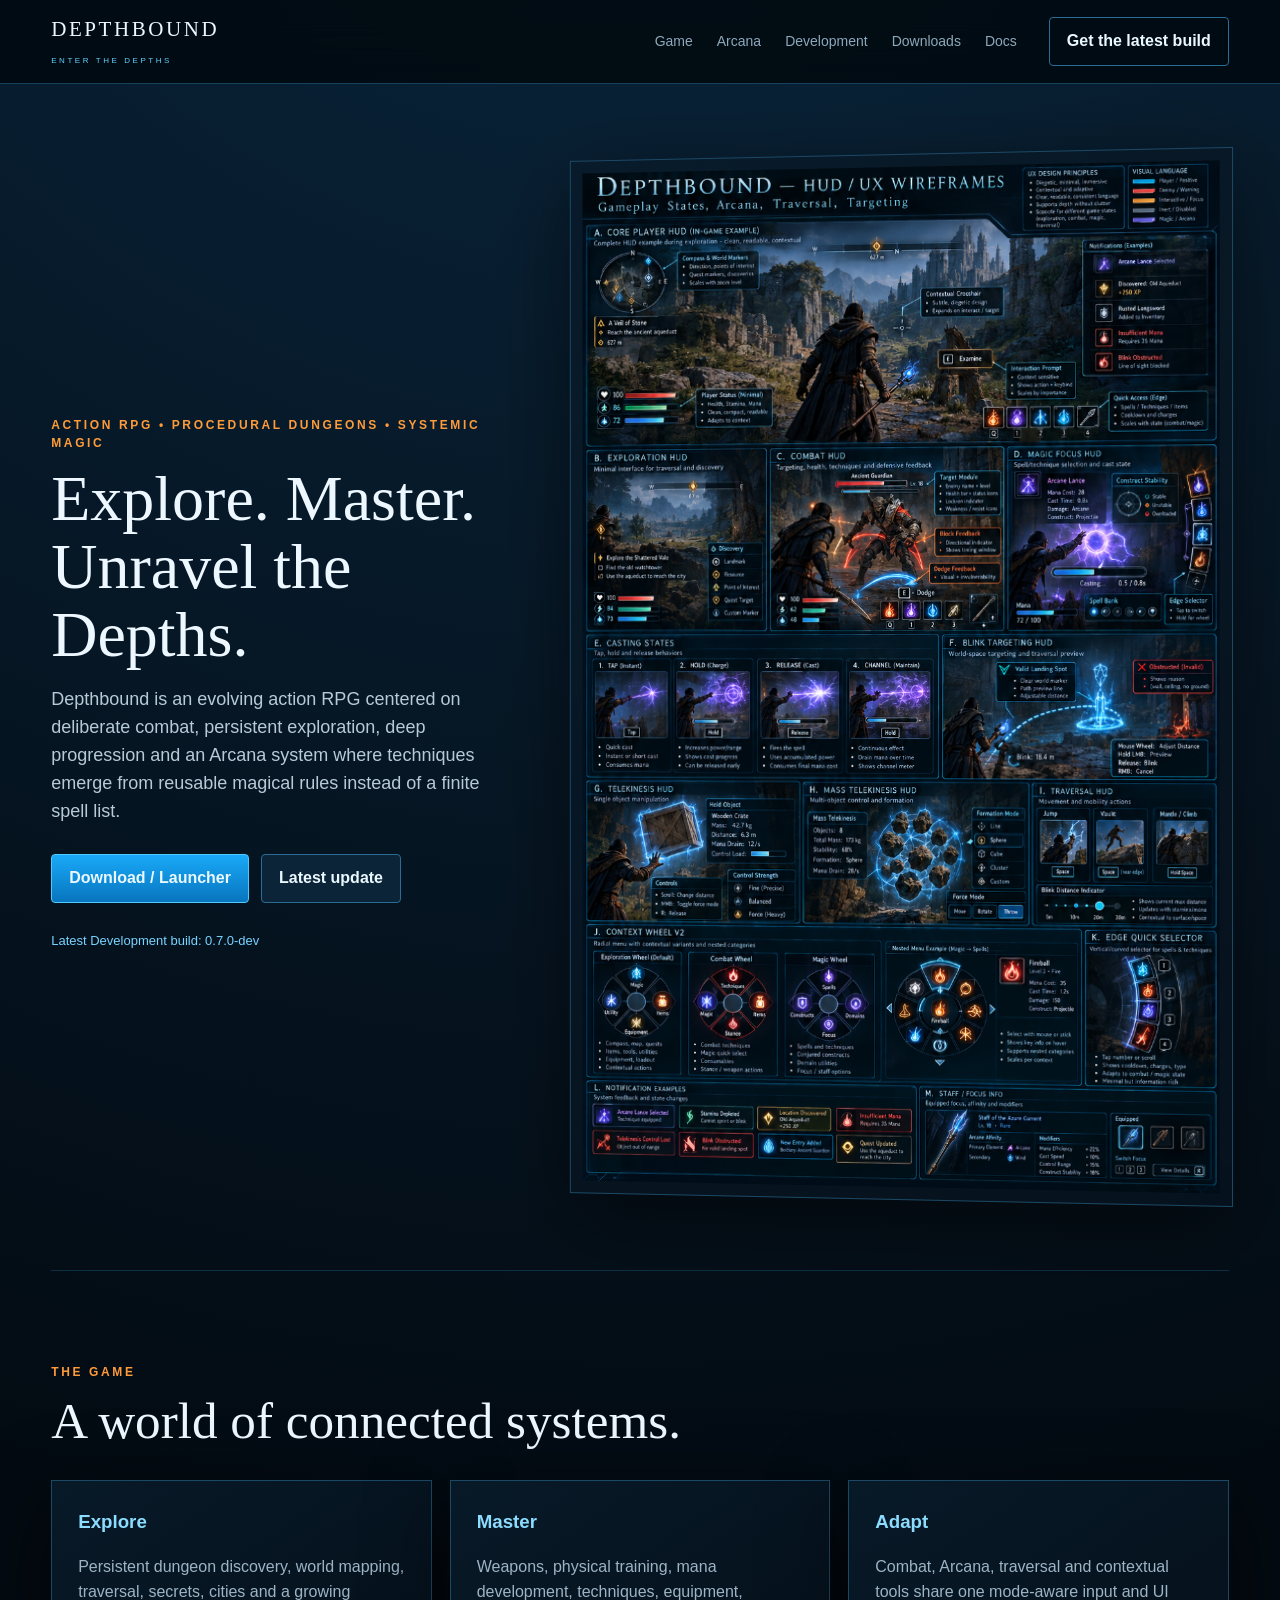
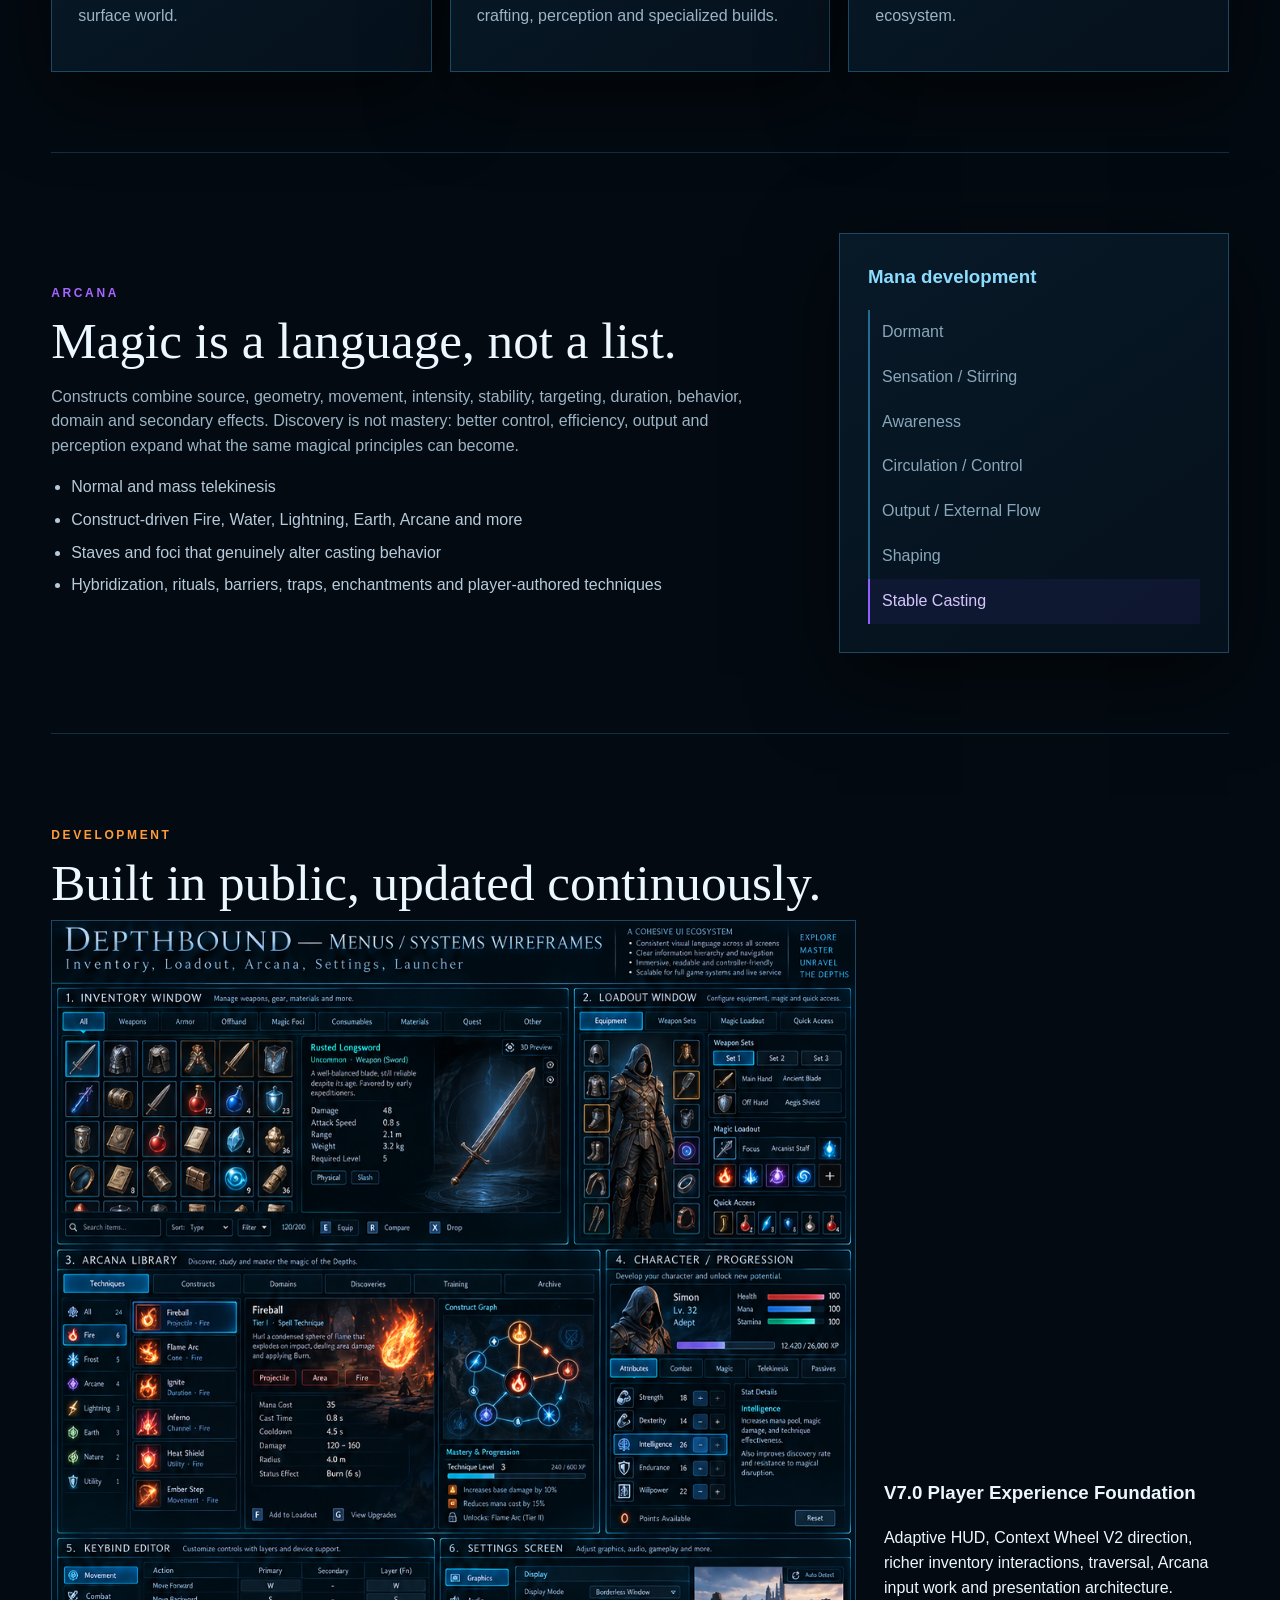
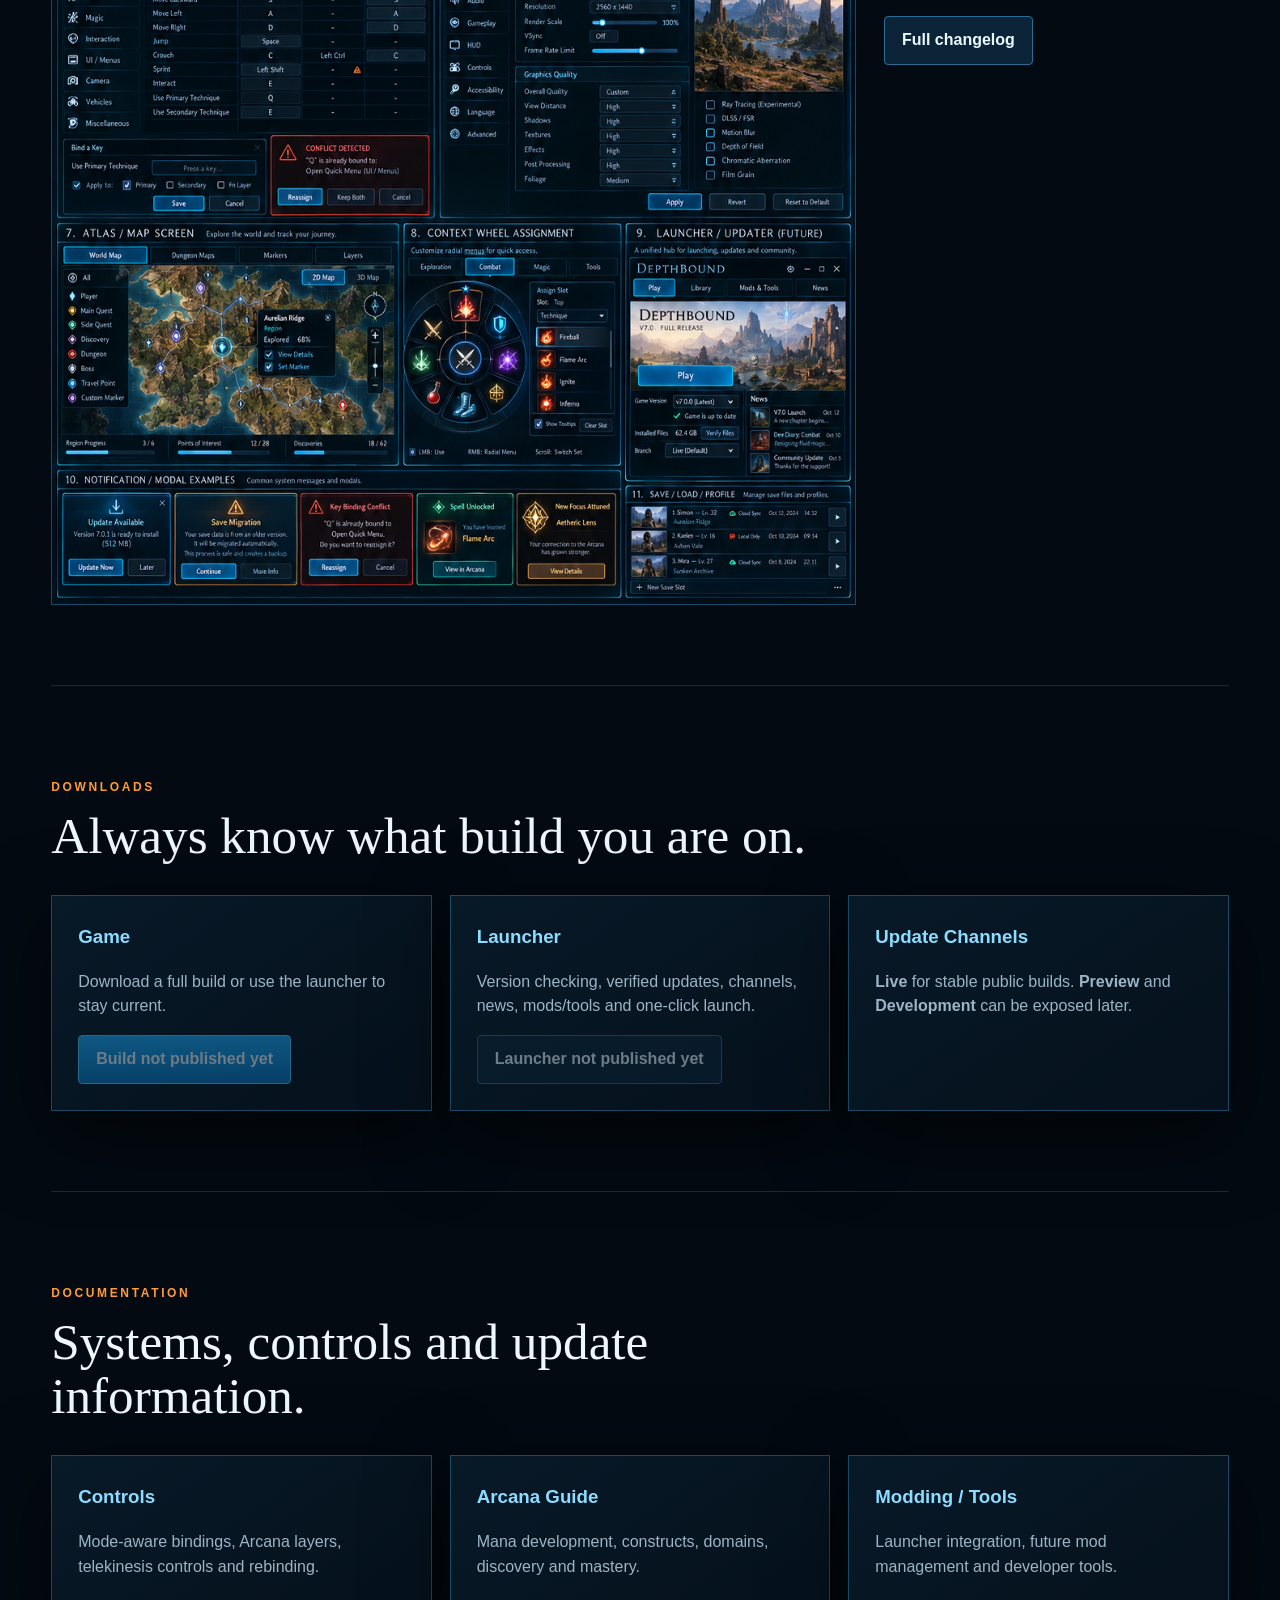
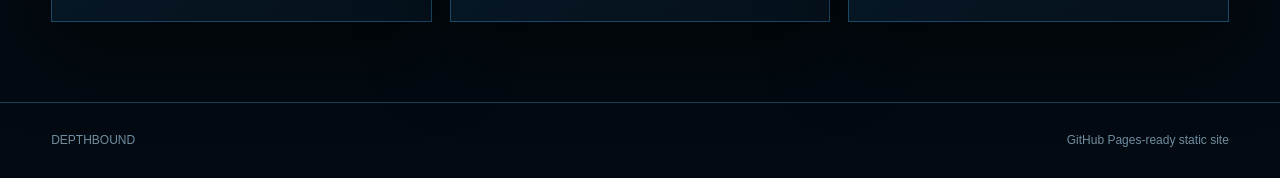
==== index.html @ 686ab0be "Initial commit" ====
<!doctype html>
<html lang="en">
<head>
  <meta charset="utf-8" />
  <meta name="viewport" content="width=device-width,initial-scale=1" />
  <meta name="theme-color" content="#071522" />
  <title>Depthbound</title>
  <meta name="description" content="Depthbound — a systems-heavy action RPG built around exploration, procedural dungeons, deep character progression and near-open-ended Arcana." />
  <link rel="stylesheet" href="styles.css" />
</head>
<body>
  <header class="topbar">
    <a class="brand" href="#top"><span>DEPTHBOUND</span><small>ENTER THE DEPTHS</small></a>
    <nav>
      <a href="#game">Game</a><a href="#arcana">Arcana</a><a href="#development">Development</a><a href="#downloads">Downloads</a><a href="#docs">Docs</a>
    </nav>
    <a class="button ghost" href="#downloads">Get the latest build</a>
  </header>

  <main id="top">
    <section class="hero">
      <div class="hero-copy">
        <p class="eyebrow">ACTION RPG • PROCEDURAL DUNGEONS • SYSTEMIC MAGIC</p>
        <h1>Explore. Master. Unravel the Depths.</h1>
        <p class="lead">Depthbound is an evolving action RPG centered on deliberate combat, persistent exploration, deep progression and an Arcana system where techniques emerge from reusable magical rules instead of a finite spell list.</p>
        <div class="actions"><a class="button primary" href="#downloads">Download / Launcher</a><a class="button" href="#development">Latest update</a></div>
        <div id="buildStatus" class="build-status">Checking latest build…</div>
      </div>
      <div class="hero-card"><img src="assets/hud-wireframe.png" alt="Depthbound HUD and gameplay state wireframes" /></div>
    </section>

    <section id="game" class="grid-section">
      <div class="section-heading"><p class="eyebrow">THE GAME</p><h2>A world of connected systems.</h2></div>
      <div class="cards three">
        <article><h3>Explore</h3><p>Persistent dungeon discovery, world mapping, traversal, secrets, cities and a growing surface world.</p></article>
        <article><h3>Master</h3><p>Weapons, physical training, mana development, techniques, equipment, crafting, perception and specialized builds.</p></article>
        <article><h3>Adapt</h3><p>Combat, Arcana, traversal and contextual tools share one mode-aware input and UI ecosystem.</p></article>
      </div>
    </section>

    <section id="arcana" class="split">
      <div>
        <p class="eyebrow arcane">ARCANA</p><h2>Magic is a language, not a list.</h2>
        <p>Constructs combine source, geometry, movement, intensity, stability, targeting, duration, behavior, domain and secondary effects. Discovery is not mastery: better control, efficiency, output and perception expand what the same magical principles can become.</p>
        <ul class="feature-list"><li>Normal and mass telekinesis</li><li>Construct-driven Fire, Water, Lightning, Earth, Arcane and more</li><li>Staves and foci that genuinely alter casting behavior</li><li>Hybridization, rituals, barriers, traps, enchantments and player-authored techniques</li></ul>
      </div>
      <div class="panel"><h3>Mana development</h3><div class="step">Dormant</div><div class="step">Sensation / Stirring</div><div class="step">Awareness</div><div class="step">Circulation / Control</div><div class="step">Output / External Flow</div><div class="step">Shaping</div><div class="step strong">Stable Casting</div></div>
    </section>

    <section id="development" class="grid-section">
      <div class="section-heading"><p class="eyebrow">DEVELOPMENT</p><h2>Built in public, updated continuously.</h2></div>
      <div class="development-layout"><img src="assets/ui-systems.png" alt="Depthbound menus and system wireframes" /><div><h3 id="latestTitle">Latest Update</h3><p id="latestNotes">Loading update information…</p><a id="changelogLink" class="button" href="changelog.html">Full changelog</a></div></div>
    </section>

    <section id="downloads" class="downloads">
      <p class="eyebrow">DOWNLOADS</p><h2>Always know what build you are on.</h2>
      <div class="cards three">
        <article><h3>Game</h3><p>Download a full build or use the launcher to stay current.</p><a id="gameDownload" class="button primary disabled" href="#">Build not published yet</a></article>
        <article><h3>Launcher</h3><p>Version checking, verified updates, channels, news, mods/tools and one-click launch.</p><a id="launcherDownload" class="button disabled" href="#">Launcher not published yet</a></article>
        <article><h3>Update Channels</h3><p><b>Live</b> for stable public builds. <b>Preview</b> and <b>Development</b> can be exposed later.</p></article>
      </div>
    </section>

    <section id="docs" class="grid-section">
      <div class="section-heading"><p class="eyebrow">DOCUMENTATION</p><h2>Systems, controls and update information.</h2></div>
      <div class="cards three"><article><h3>Controls</h3><p>Mode-aware bindings, Arcana layers, telekinesis controls and rebinding.</p></article><article><h3>Arcana Guide</h3><p>Mana development, constructs, domains, discovery and mastery.</p></article><article><h3>Modding / Tools</h3><p>Launcher integration, future mod management and developer tools.</p></article></div>
    </section>
  </main>

  <footer><span>DEPTHBOUND</span><span>GitHub Pages-ready static site</span></footer>
  <script src="app.js"></script>
</body>
</html>
---- styles.css ----
:root{--bg:#030a11;--surface:#071522;--surface2:#0a1e30;--line:#19405b;--cyan:#29b9ff;--blue:#3278ff;--orange:#ff9b39;--violet:#a565ff;--text:#edf7ff;--muted:#8ea8bb;--danger:#ff514d;--success:#4de3a0}*{box-sizing:border-box}html{scroll-behavior:smooth}body{margin:0;font-family:Inter,Segoe UI,Arial,sans-serif;background:radial-gradient(circle at 50% -10%,#0a2942 0,#030a11 38%);color:var(--text);line-height:1.55}.topbar{position:sticky;top:0;z-index:20;display:flex;align-items:center;gap:32px;padding:13px clamp(18px,4vw,64px);background:#020a11e8;border-bottom:1px solid #16405c;backdrop-filter:blur(18px)}.brand{margin-right:auto;color:var(--text);text-decoration:none;letter-spacing:.16em}.brand span{display:block;font-family:Georgia,serif;font-size:21px}.brand small{font-size:8px;color:#65cfff}.topbar nav{display:flex;gap:24px}.topbar nav a{color:var(--muted);text-decoration:none;font-size:14px}.topbar nav a:hover{color:var(--cyan)}main{max-width:1500px;margin:auto;padding:0 clamp(18px,4vw,64px)}.hero{min-height:78vh;display:grid;grid-template-columns:.9fr 1.3fr;align-items:center;gap:54px;padding:70px 0}.hero h1,.section-heading h2,.split h2,.downloads h2{font-family:Georgia,serif;font-weight:400;line-height:1.06;font-size:clamp(42px,5vw,76px);margin:.18em 0}.lead{font-size:18px;color:#b7cad8;max-width:720px}.eyebrow{color:var(--orange);font-size:12px;letter-spacing:.22em;font-weight:700}.eyebrow.arcane{color:var(--violet)}.hero-card,.panel,.cards article{background:linear-gradient(145deg,#081a29ed,#05111c);border:1px solid #1b4865;box-shadow:0 24px 80px #0008}.hero-card{padding:12px;transform:perspective(1300px) rotateY(-3deg)}.hero-card img,.development-layout img{width:100%;display:block}.actions{display:flex;gap:12px;flex-wrap:wrap;margin:28px 0}.button{display:inline-flex;align-items:center;justify-content:center;padding:11px 17px;border:1px solid #2b6c96;background:#0b2438;color:#eaf8ff;text-decoration:none;border-radius:4px;font-weight:650}.button.primary{background:linear-gradient(#19a9f8,#0875be);border-color:#4fc9ff}.button.ghost{background:transparent}.button.disabled{opacity:.45;pointer-events:none}.build-status{color:#79d3ff;font-size:13px}.grid-section,.downloads,.split{padding:80px 0;border-top:1px solid #0d3046}.section-heading{max-width:800px}.section-heading h2,.downloads h2,.split h2{font-size:clamp(34px,4vw,58px)}.cards{display:grid;gap:18px;margin-top:32px}.cards.three{grid-template-columns:repeat(3,1fr)}.cards article{padding:26px}.cards h3,.panel h3{color:#8bdcff;margin-top:0}.cards p,.split p{color:#9db4c5}.split{display:grid;grid-template-columns:1.3fr .7fr;gap:64px;align-items:center}.panel{padding:28px}.step{padding:10px 12px;border-left:2px solid #246a91;color:#89a7bb}.step.strong{border-color:#8f5fff;color:#d8c6ff;background:#774cff14}.feature-list{padding-left:20px;color:#b8cada}.feature-list li{margin:8px 0}.development-layout{display:grid;grid-template-columns:1.4fr .6fr;gap:28px;align-items:center}.development-layout img{border:1px solid #1b4865;background:#04101a}.downloads{text-align:left}footer{display:flex;justify-content:space-between;padding:28px clamp(18px,4vw,64px);border-top:1px solid #17415b;color:#708da1;font-size:12px}@media(max-width:900px){.topbar nav{display:none}.hero,.split,.development-layout{grid-template-columns:1fr}.hero{min-height:auto;padding:50px 0}.cards.three{grid-template-columns:1fr}.topbar>.button{display:none}}
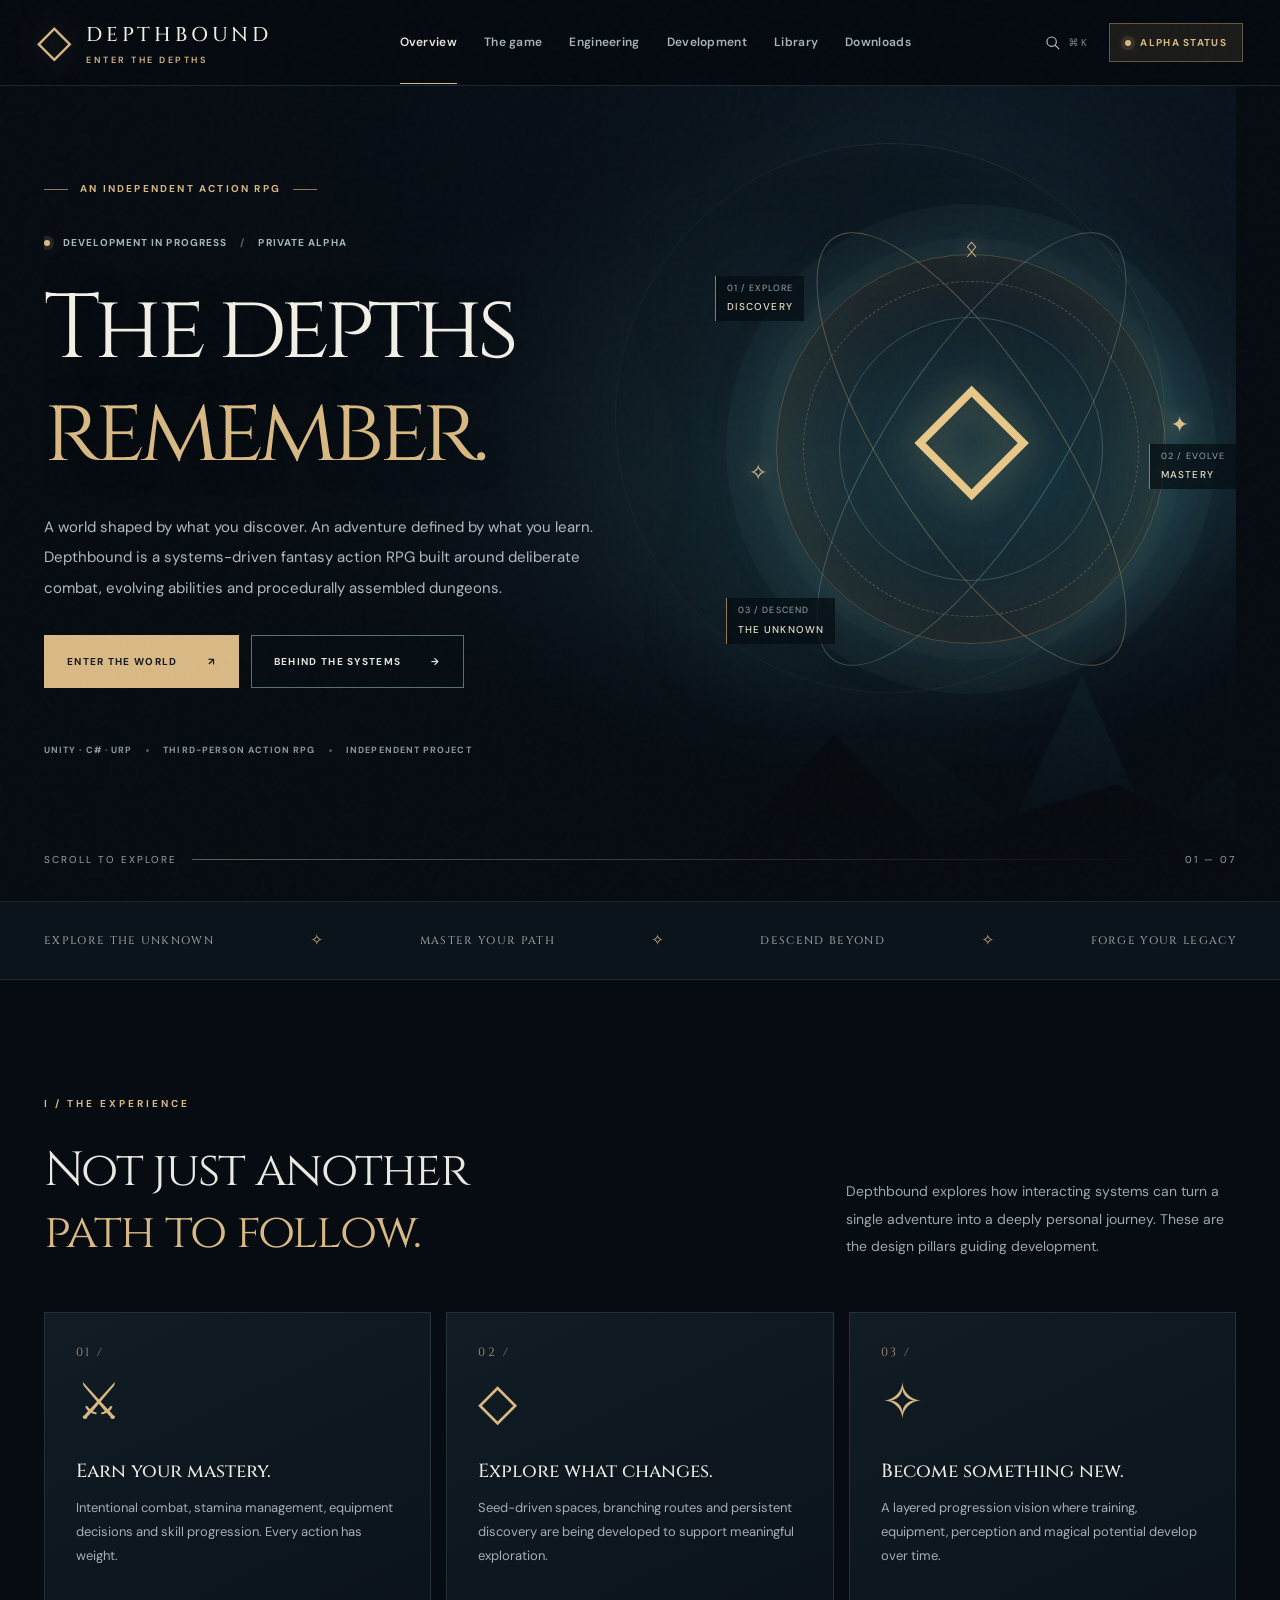
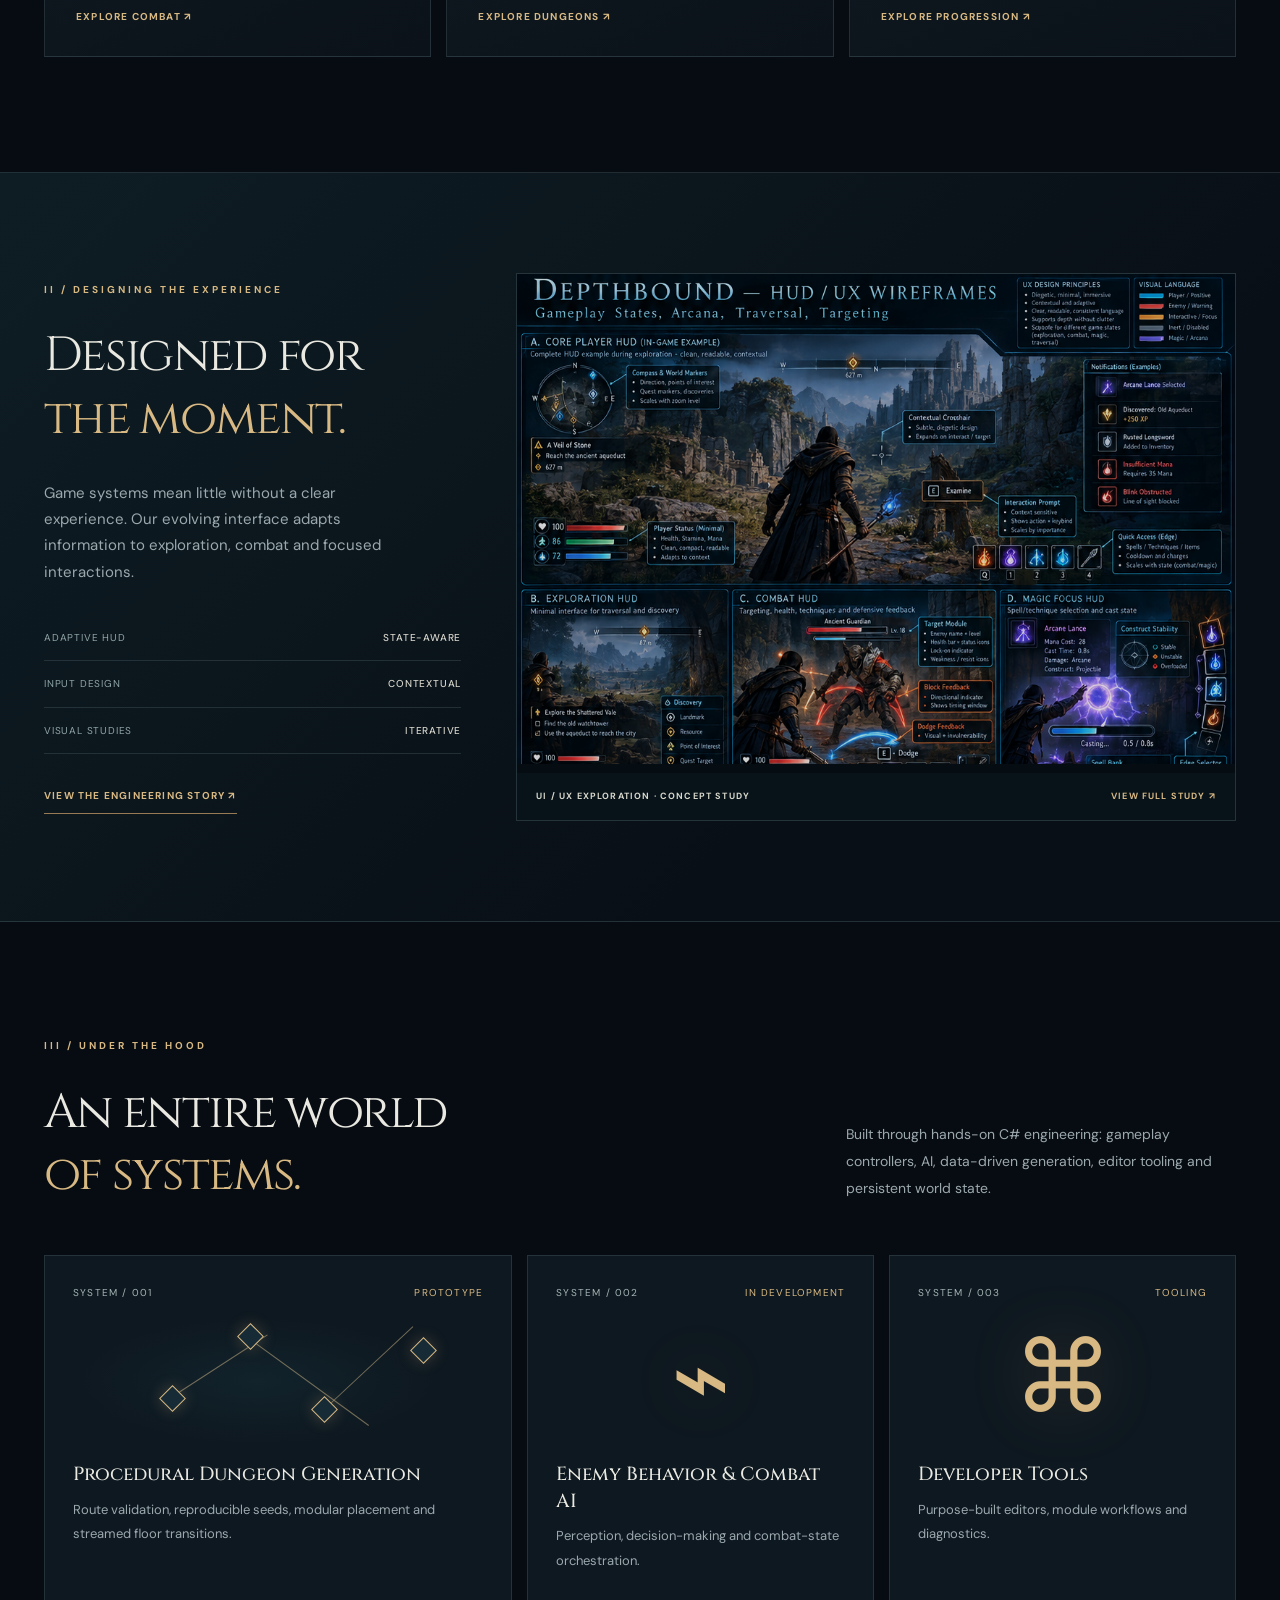
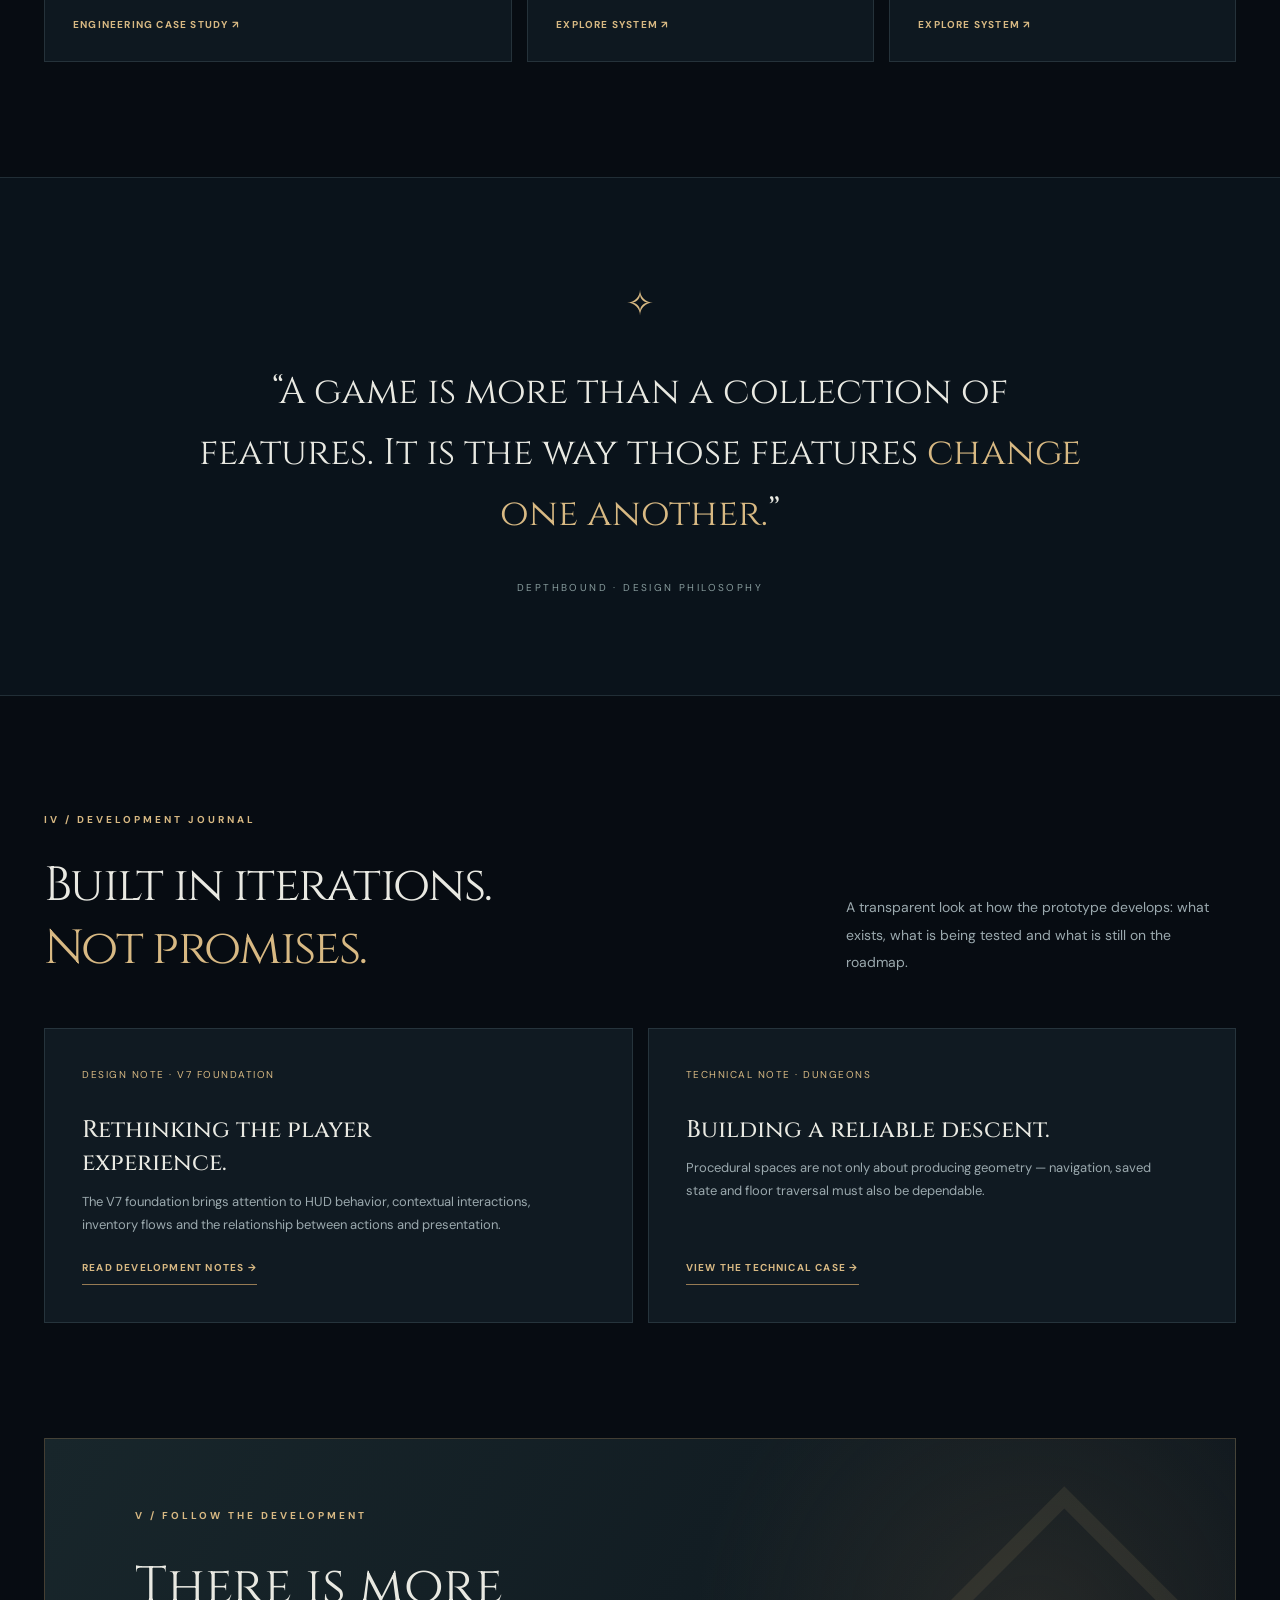
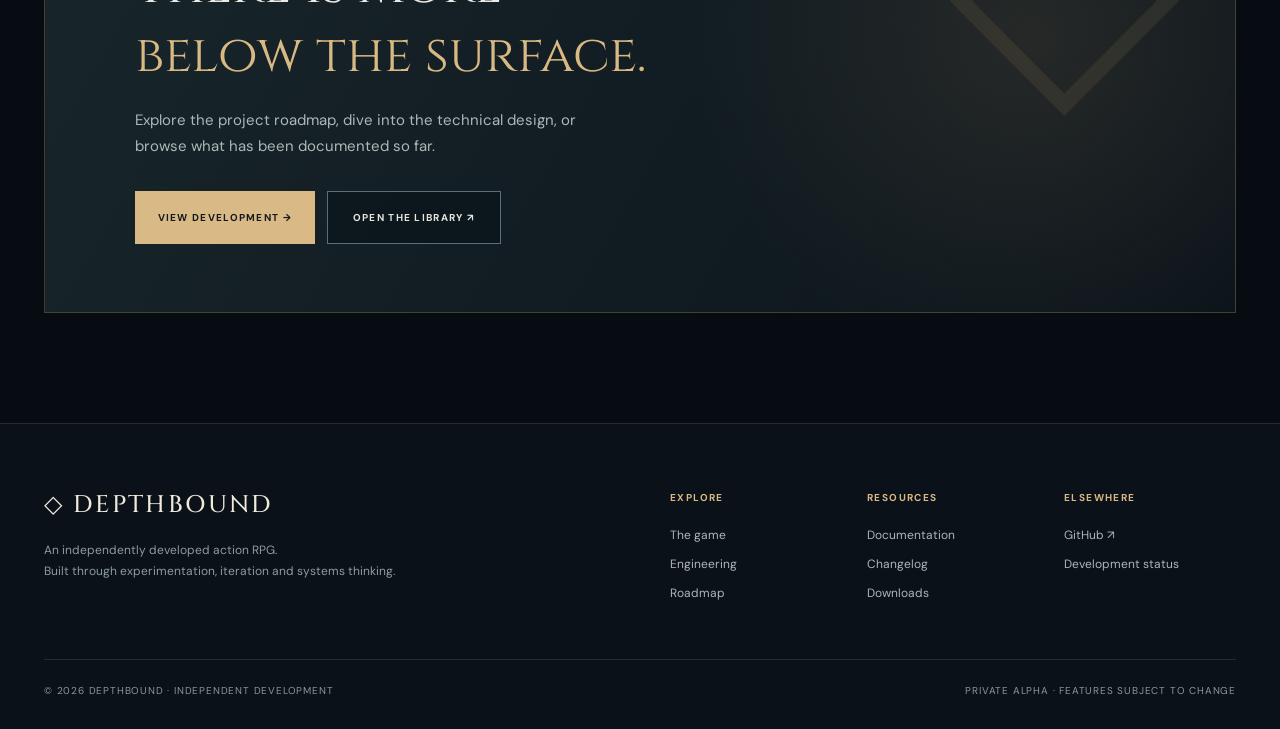
==== commit 22b7aa96: "stuff" ====
--- a/index.html
+++ b/index.html
@@ -1,73 +1,12 @@
-<!doctype html>
-<html lang="en">
-<head>
-  <meta charset="utf-8" />
-  <meta name="viewport" content="width=device-width,initial-scale=1" />
-  <meta name="theme-color" content="#071522" />
-  <title>Depthbound</title>
-  <meta name="description" content="Depthbound — a systems-heavy action RPG built around exploration, procedural dungeons, deep character progression and near-open-ended Arcana." />
-  <link rel="stylesheet" href="styles.css" />
-</head>
-<body>
-  <header class="topbar">
-    <a class="brand" href="#top"><span>DEPTHBOUND</span><small>ENTER THE DEPTHS</small></a>
-    <nav>
-      <a href="#game">Game</a><a href="#arcana">Arcana</a><a href="#development">Development</a><a href="#downloads">Downloads</a><a href="#docs">Docs</a>
-    </nav>
-    <a class="button ghost" href="#downloads">Get the latest build</a>
-  </header>
-
-  <main id="top">
-    <section class="hero">
-      <div class="hero-copy">
-        <p class="eyebrow">ACTION RPG • PROCEDURAL DUNGEONS • SYSTEMIC MAGIC</p>
-        <h1>Explore. Master. Unravel the Depths.</h1>
-        <p class="lead">Depthbound is an evolving action RPG centered on deliberate combat, persistent exploration, deep progression and an Arcana system where techniques emerge from reusable magical rules instead of a finite spell list.</p>
-        <div class="actions"><a class="button primary" href="#downloads">Download / Launcher</a><a class="button" href="#development">Latest update</a></div>
-        <div id="buildStatus" class="build-status">Checking latest build…</div>
-      </div>
-      <div class="hero-card"><img src="assets/hud-wireframe.png" alt="Depthbound HUD and gameplay state wireframes" /></div>
-    </section>
-
-    <section id="game" class="grid-section">
-      <div class="section-heading"><p class="eyebrow">THE GAME</p><h2>A world of connected systems.</h2></div>
-      <div class="cards three">
-        <article><h3>Explore</h3><p>Persistent dungeon discovery, world mapping, traversal, secrets, cities and a growing surface world.</p></article>
-        <article><h3>Master</h3><p>Weapons, physical training, mana development, techniques, equipment, crafting, perception and specialized builds.</p></article>
-        <article><h3>Adapt</h3><p>Combat, Arcana, traversal and contextual tools share one mode-aware input and UI ecosystem.</p></article>
-      </div>
-    </section>
-
-    <section id="arcana" class="split">
-      <div>
-        <p class="eyebrow arcane">ARCANA</p><h2>Magic is a language, not a list.</h2>
-        <p>Constructs combine source, geometry, movement, intensity, stability, targeting, duration, behavior, domain and secondary effects. Discovery is not mastery: better control, efficiency, output and perception expand what the same magical principles can become.</p>
-        <ul class="feature-list"><li>Normal and mass telekinesis</li><li>Construct-driven Fire, Water, Lightning, Earth, Arcane and more</li><li>Staves and foci that genuinely alter casting behavior</li><li>Hybridization, rituals, barriers, traps, enchantments and player-authored techniques</li></ul>
-      </div>
-      <div class="panel"><h3>Mana development</h3><div class="step">Dormant</div><div class="step">Sensation / Stirring</div><div class="step">Awareness</div><div class="step">Circulation / Control</div><div class="step">Output / External Flow</div><div class="step">Shaping</div><div class="step strong">Stable Casting</div></div>
-    </section>
-
-    <section id="development" class="grid-section">
-      <div class="section-heading"><p class="eyebrow">DEVELOPMENT</p><h2>Built in public, updated continuously.</h2></div>
-      <div class="development-layout"><img src="assets/ui-systems.png" alt="Depthbound menus and system wireframes" /><div><h3 id="latestTitle">Latest Update</h3><p id="latestNotes">Loading update information…</p><a id="changelogLink" class="button" href="changelog.html">Full changelog</a></div></div>
-    </section>
-
-    <section id="downloads" class="downloads">
-      <p class="eyebrow">DOWNLOADS</p><h2>Always know what build you are on.</h2>
-      <div class="cards three">
-        <article><h3>Game</h3><p>Download a full build or use the launcher to stay current.</p><a id="gameDownload" class="button primary disabled" href="#">Build not published yet</a></article>
-        <article><h3>Launcher</h3><p>Version checking, verified updates, channels, news, mods/tools and one-click launch.</p><a id="launcherDownload" class="button disabled" href="#">Launcher not published yet</a></article>
-        <article><h3>Update Channels</h3><p><b>Live</b> for stable public builds. <b>Preview</b> and <b>Development</b> can be exposed later.</p></article>
-      </div>
-    </section>
-
-    <section id="docs" class="grid-section">
-      <div class="section-heading"><p class="eyebrow">DOCUMENTATION</p><h2>Systems, controls and update information.</h2></div>
-      <div class="cards three"><article><h3>Controls</h3><p>Mode-aware bindings, Arcana layers, telekinesis controls and rebinding.</p></article><article><h3>Arcana Guide</h3><p>Mana development, constructs, domains, discovery and mastery.</p></article><article><h3>Modding / Tools</h3><p>Launcher integration, future mod management and developer tools.</p></article></div>
-    </section>
-  </main>
-
-  <footer><span>DEPTHBOUND</span><span>GitHub Pages-ready static site</span></footer>
-  <script src="app.js"></script>
-</body>
-</html>
+<!doctype html><html lang="en"><head><meta charset="utf-8"><meta name="viewport" content="width=device-width,initial-scale=1"><meta name="theme-color" content="#060b11"><meta name="description" content="Discover Depthbound, an independent systems-driven fantasy action RPG in private alpha."><meta property="og:type" content="website"><meta property="og:title" content="An evolving action RPG"><meta property="og:description" content="Discover Depthbound, an independent systems-driven fantasy action RPG in private alpha."><title>An evolving action RPG | Depthbound</title><link rel="preconnect" href="https://fonts.googleapis.com"><link rel="preconnect" href="https://fonts.gstatic.com" crossorigin><link href="https://fonts.googleapis.com/css2?family=Cinzel:wght@400;500;600;700&family=DM+Sans:wght@400;500;600;700&display=swap" rel="stylesheet"><link rel="icon" type="image/svg+xml" href="favicon.svg"><link rel="stylesheet" href="styles.css"></head><body><a class="skip-link" href="#main">Skip to content</a><header class="site-header" id="siteHeader"><div class="nav-shell"><a href="index.html" class="brand" aria-label="Depthbound home"><span class="brand-symbol" aria-hidden="true">◇</span><span class="brand-text"><strong>DEPTHBOUND</strong><small>ENTER THE DEPTHS</small></span></a><nav class="desktop-nav" aria-label="Primary navigation"><a href="index.html" class="nav-link active" aria-current="page">Overview</a><a href="game.html" class="nav-link " >The game</a><a href="engineering.html" class="nav-link " >Engineering</a><a href="development.html" class="nav-link " >Development</a><a href="docs.html" class="nav-link " >Library</a><a href="downloads.html" class="nav-link " >Downloads</a></nav><div class="nav-actions"><button class="icon-button search-trigger" type="button" aria-label="Search website" title="Search (Ctrl+K)"><svg viewBox="0 0 24 24" aria-hidden="true"><circle cx="10.8" cy="10.8" r="6.6"/><path d="m16 16 5 5"/></svg><span class="search-key">⌘ K</span></button><a class="small-cta" href="development.html#status"><span class="live-dot"></span> ALPHA STATUS</a><button type="button" id="menuToggle" class="icon-button menu-toggle" aria-label="Open menu" aria-expanded="false" aria-controls="mobileNav"><span></span><span></span><span></span></button></div></div><nav id="mobileNav" class="mobile-nav" aria-label="Mobile navigation" hidden><a href="index.html" class="nav-link active" aria-current="page">Overview</a><a href="game.html" class="nav-link " >The game</a><a href="engineering.html" class="nav-link " >Engineering</a><a href="development.html" class="nav-link " >Development</a><a href="docs.html" class="nav-link " >Library</a><a href="downloads.html" class="nav-link " >Downloads</a><a href="changelog.html" class="nav-link">Changelog</a></nav></header><main id="main">
+<section class="hero container" aria-labelledby="hero-heading"><div class="hero-atmosphere" aria-hidden="true"><div class="atmosphere-glow"></div><div class="atmosphere-peak peak-one"></div><div class="atmosphere-peak peak-two"></div><div class="atmosphere-peak peak-three"></div></div>
+<div class="hero-content"><div class="kicker"><span class="kicker-line"></span> AN INDEPENDENT ACTION RPG <span class="kicker-line"></span></div><div class="hero-status"><span class="status-pulse"></span> DEVELOPMENT IN PROGRESS <span class="status-sep">/</span> PRIVATE ALPHA</div><h1 id="hero-heading">The depths<br><em>remember.</em></h1><p class="hero-lead">A world shaped by what you discover. An adventure defined by what you learn. Depthbound is a systems-driven fantasy action RPG built around deliberate combat, evolving abilities and procedurally assembled dungeons.</p><div class="hero-buttons"><a class="btn btn-primary" href="game.html">ENTER THE WORLD <span aria-hidden="true">↗</span></a><a class="btn btn-outline" href="engineering.html">BEHIND THE SYSTEMS <span aria-hidden="true">→</span></a></div><div class="hero-meta"><span>UNITY · C# · URP</span><span class="meta-divider"></span><span>THIRD-PERSON ACTION RPG</span><span class="meta-divider"></span><span>INDEPENDENT PROJECT</span></div></div>
+<div class="hero-art" aria-hidden="true"><div class="orb-axis orb-axis-a"></div><div class="orb-axis orb-axis-b"></div><div class="orb-halo"></div><div class="orb-core">◇</div><span class="orb-mark orb-mark-top">ᛟ</span><span class="orb-mark orb-mark-left">✧</span><span class="orb-mark orb-mark-right">✦</span><div class="floating-label floating-label-1"><span>01 / EXPLORE</span><b>DISCOVERY</b></div><div class="floating-label floating-label-2"><span>02 / EVOLVE</span><b>MASTERY</b></div><div class="floating-label floating-label-3"><span>03 / DESCEND</span><b>THE UNKNOWN</b></div></div><div class="hero-bottom"><span>SCROLL TO EXPLORE</span><span class="scroll-line"></span><span>01 — 07</span></div></section>
+<div class="marquee-rule" aria-hidden="true"><div class="container"><span>EXPLORE THE UNKNOWN</span><i>✧</i><span>MASTER YOUR PATH</span><i>✧</i><span>DESCEND BEYOND</span><i>✧</i><span>FORGE YOUR LEGACY</span></div></div>
+<section class="section container" id="pillars"><div class="section-top"><div><p class="overline">I / THE EXPERIENCE</p><h2 class="display-heading">Not just another<br><em>path to follow.</em></h2></div><p class="section-intro">Depthbound explores how interacting systems can turn a single adventure into a deeply personal journey. These are the design pillars guiding development.</p></div><div class="pillar-grid"><a class="pillar-card" href="game.html#combat"><div class="pillar-number">01 /</div><div class="pillar-emblem">⚔</div><h3>Earn your mastery.</h3><p>Intentional combat, stamina management, equipment decisions and skill progression. Every action has weight.</p><span class="card-arrow">EXPLORE COMBAT ↗</span></a><a class="pillar-card" href="game.html#dungeons"><div class="pillar-number">02 /</div><div class="pillar-emblem">◇</div><h3>Explore what changes.</h3><p>Seed-driven spaces, branching routes and persistent discovery are being developed to support meaningful exploration.</p><span class="card-arrow">EXPLORE DUNGEONS ↗</span></a><a class="pillar-card" href="game.html#progression"><div class="pillar-number">03 /</div><div class="pillar-emblem">✧</div><h3>Become something new.</h3><p>A layered progression vision where training, equipment, perception and magical potential develop over time.</p><span class="card-arrow">EXPLORE PROGRESSION ↗</span></a></div></section>
+<section class="showcase-band"><div class="container showcase-grid"><div class="showcase-copy"><p class="overline">II / DESIGNING THE EXPERIENCE</p><h2 class="display-heading">Designed for<br><em>the moment.</em></h2><p>Game systems mean little without a clear experience. Our evolving interface adapts information to exploration, combat and focused interactions.</p><div class="spec-row"><span>ADAPTIVE HUD</span><strong>STATE-AWARE</strong></div><div class="spec-row"><span>INPUT DESIGN</span><strong>CONTEXTUAL</strong></div><div class="spec-row"><span>VISUAL STUDIES</span><strong>ITERATIVE</strong></div><a class="inline-link" href="engineering.html#adaptive-hud">VIEW THE ENGINEERING STORY ↗</a></div><button class="showcase-image media-open" data-image="assets/hud-wireframe.png" data-caption="Depthbound HUD / UX exploration — design study, not a gameplay screenshot" type="button" aria-label="Open HUD design wireframe"><img src="assets/hud-wireframe.png" alt="Detailed annotated Depthbound HUD and UI design study" loading="lazy"><span class="media-caption"><span>UI / UX EXPLORATION · CONCEPT STUDY</span><span>VIEW FULL STUDY ↗</span></span></button></div></section>
+<section class="section container"><div class="section-top"><div><p class="overline">III / UNDER THE HOOD</p><h2 class="display-heading">An entire world<br><em>of systems.</em></h2></div><p class="section-intro">Built through hands-on C# engineering: gameplay controllers, AI, data-driven generation, editor tooling and persistent world state.</p></div><div class="system-preview-grid"><a href="engineering.html#dungeon-generation" class="system-preview preview-feature"><span class="card-topline">SYSTEM / 001 <span>PROTOTYPE</span></span><div class="network-art" aria-hidden="true"><span class="network-node n1"></span><span class="network-node n2"></span><span class="network-node n3"></span><span class="network-node n4"></span><span class="network-path p1"></span><span class="network-path p2"></span><span class="network-path p3"></span></div><h3>Procedural Dungeon Generation</h3><p>Route validation, reproducible seeds, modular placement and streamed floor transitions.</p><span class="card-arrow">ENGINEERING CASE STUDY ↗</span></a><a href="engineering.html#enemy-ai" class="system-preview"><span class="card-topline">SYSTEM / 002 <span>IN DEVELOPMENT</span></span><div class="system-icon">⌁</div><h3>Enemy Behavior & Combat AI</h3><p>Perception, decision-making and combat-state orchestration.</p><span class="card-arrow">EXPLORE SYSTEM ↗</span></a><a href="engineering.html#tooling" class="system-preview"><span class="card-topline">SYSTEM / 003 <span>TOOLING</span></span><div class="system-icon">⌘</div><h3>Developer Tools</h3><p>Purpose-built editors, module workflows and diagnostics.</p><span class="card-arrow">EXPLORE SYSTEM ↗</span></a></div></section>
+<section class="quote-section"><div class="container quote-inner"><span class="quote-glyph">✧</span><p>“A game is more than a collection of features. It is the way those features <em>change one another.</em>”</p><span class="quote-credit">DEPTHBOUND · DESIGN PHILOSOPHY</span></div></section>
+<section class="section container"><div class="section-top"><div><p class="overline">IV / DEVELOPMENT JOURNAL</p><h2 class="display-heading">Built in iterations.<br><em>Not promises.</em></h2></div><p class="section-intro">A transparent look at how the prototype develops: what exists, what is being tested and what is still on the roadmap.</p></div><div class="journal-grid"><article class="journal-card"><span class="journal-date">DESIGN NOTE · V7 FOUNDATION</span><h3>Rethinking the player experience.</h3><p>The V7 foundation brings attention to HUD behavior, contextual interactions, inventory flows and the relationship between actions and presentation.</p><a class="inline-link" href="development.html">READ DEVELOPMENT NOTES →</a></article><article class="journal-card"><span class="journal-date">TECHNICAL NOTE · DUNGEONS</span><h3>Building a reliable descent.</h3><p>Procedural spaces are not only about producing geometry — navigation, saved state and floor traversal must also be dependable.</p><a class="inline-link" href="engineering.html#dungeon-generation">VIEW THE TECHNICAL CASE →</a></article></div></section>
+<section class="cta-section container"><div class="cta-inner"><p class="overline">V / FOLLOW THE DEVELOPMENT</p><h2>There is more<br><em>below the surface.</em></h2><p>Explore the project roadmap, dive into the technical design, or browse what has been documented so far.</p><div class="hero-buttons"><a class="btn btn-primary" href="development.html">VIEW DEVELOPMENT →</a><a class="btn btn-outline" href="docs.html">OPEN THE LIBRARY ↗</a></div></div></section>
+</main><footer class="site-footer"><div class="container footer-top"><div><a class="footer-brand" href="index.html">◇ <span>DEPTHBOUND</span></a><p>An independently developed action RPG.<br>Built through experimentation, iteration and systems thinking.</p></div><div class="footer-links"><div><strong>EXPLORE</strong><a href="game.html">The game</a><a href="engineering.html">Engineering</a><a href="development.html">Roadmap</a></div><div><strong>RESOURCES</strong><a href="docs.html">Documentation</a><a href="changelog.html">Changelog</a><a href="downloads.html">Downloads</a></div><div><strong>ELSEWHERE</strong><a href="https://github.com/Exotiq-Phoenix/Depthbound-Web" target="_blank" rel="noopener noreferrer">GitHub ↗</a><a href="development.html#status">Development status</a></div></div></div><div class="container footer-bottom"><span>© <span data-year></span> DEPTHBOUND · INDEPENDENT DEVELOPMENT</span><span>PRIVATE ALPHA · FEATURES SUBJECT TO CHANGE</span></div></footer><div class="search-overlay" id="searchOverlay" hidden><div class="search-dialog" role="dialog" aria-modal="true" aria-label="Site search"><div class="search-field"><svg viewBox="0 0 24 24" aria-hidden="true"><circle cx="10.8" cy="10.8" r="6.6"/><path d="m16 16 5 5"/></svg><input id="siteSearch" type="search" placeholder="Search systems, devlogs, guides…" autocomplete="off" aria-label="Search the site"><button class="close-search" type="button" aria-label="Close search">ESC</button></div><div id="searchResults" class="search-results" aria-live="polite"><p>Start typing to explore the Depthbound archive.</p></div></div></div><div id="lightbox" class="lightbox" hidden role="dialog" aria-modal="true" aria-label="Media viewer"><button type="button" class="lightbox-close" aria-label="Close image">×</button><img alt=""><p class="lightbox-caption"></p></div><script src="app.js" defer></script></body></html>
--- a/styles.css
+++ b/styles.css
@@ -1 +1,31 @@
-:root{--bg:#030a11;--surface:#071522;--surface2:#0a1e30;--line:#19405b;--cyan:#29b9ff;--blue:#3278ff;--orange:#ff9b39;--violet:#a565ff;--text:#edf7ff;--muted:#8ea8bb;--danger:#ff514d;--success:#4de3a0}*{box-sizing:border-box}html{scroll-behavior:smooth}body{margin:0;font-family:Inter,Segoe UI,Arial,sans-serif;background:radial-gradient(circle at 50% -10%,#0a2942 0,#030a11 38%);color:var(--text);line-height:1.55}.topbar{position:sticky;top:0;z-index:20;display:flex;align-items:center;gap:32px;padding:13px clamp(18px,4vw,64px);background:#020a11e8;border-bottom:1px solid #16405c;backdrop-filter:blur(18px)}.brand{margin-right:auto;color:var(--text);text-decoration:none;letter-spacing:.16em}.brand span{display:block;font-family:Georgia,serif;font-size:21px}.brand small{font-size:8px;color:#65cfff}.topbar nav{display:flex;gap:24px}.topbar nav a{color:var(--muted);text-decoration:none;font-size:14px}.topbar nav a:hover{color:var(--cyan)}main{max-width:1500px;margin:auto;padding:0 clamp(18px,4vw,64px)}.hero{min-height:78vh;display:grid;grid-template-columns:.9fr 1.3fr;align-items:center;gap:54px;padding:70px 0}.hero h1,.section-heading h2,.split h2,.downloads h2{font-family:Georgia,serif;font-weight:400;line-height:1.06;font-size:clamp(42px,5vw,76px);margin:.18em 0}.lead{font-size:18px;color:#b7cad8;max-width:720px}.eyebrow{color:var(--orange);font-size:12px;letter-spacing:.22em;font-weight:700}.eyebrow.arcane{color:var(--violet)}.hero-card,.panel,.cards article{background:linear-gradient(145deg,#081a29ed,#05111c);border:1px solid #1b4865;box-shadow:0 24px 80px #0008}.hero-card{padding:12px;transform:perspective(1300px) rotateY(-3deg)}.hero-card img,.development-layout img{width:100%;display:block}.actions{display:flex;gap:12px;flex-wrap:wrap;margin:28px 0}.button{display:inline-flex;align-items:center;justify-content:center;padding:11px 17px;border:1px solid #2b6c96;background:#0b2438;color:#eaf8ff;text-decoration:none;border-radius:4px;font-weight:650}.button.primary{background:linear-gradient(#19a9f8,#0875be);border-color:#4fc9ff}.button.ghost{background:transparent}.button.disabled{opacity:.45;pointer-events:none}.build-status{color:#79d3ff;font-size:13px}.grid-section,.downloads,.split{padding:80px 0;border-top:1px solid #0d3046}.section-heading{max-width:800px}.section-heading h2,.downloads h2,.split h2{font-size:clamp(34px,4vw,58px)}.cards{display:grid;gap:18px;margin-top:32px}.cards.three{grid-template-columns:repeat(3,1fr)}.cards article{padding:26px}.cards h3,.panel h3{color:#8bdcff;margin-top:0}.cards p,.split p{color:#9db4c5}.split{display:grid;grid-template-columns:1.3fr .7fr;gap:64px;align-items:center}.panel{padding:28px}.step{padding:10px 12px;border-left:2px solid #246a91;color:#89a7bb}.step.strong{border-color:#8f5fff;color:#d8c6ff;background:#774cff14}.feature-list{padding-left:20px;color:#b8cada}.feature-list li{margin:8px 0}.development-layout{display:grid;grid-template-columns:1.4fr .6fr;gap:28px;align-items:center}.development-layout img{border:1px solid #1b4865;background:#04101a}.downloads{text-align:left}footer{display:flex;justify-content:space-between;padding:28px clamp(18px,4vw,64px);border-top:1px solid #17415b;color:#708da1;font-size:12px}@media(max-width:900px){.topbar nav{display:none}.hero,.split,.development-layout{grid-template-columns:1fr}.hero{min-height:auto;padding:50px 0}.cards.three{grid-template-columns:1fr}.topbar>.button{display:none}}
+/* DEPTHBOUND — WEBSITE 2.0 / static, responsive, launcher-manifest compatible */
+:root{color-scheme:dark;--bg:#070c12;--bg2:#0a1119;--panel:#101a22;--panel2:#0d151e;--border:rgba(155,183,192,.16);--border-hi:rgba(139,194,203,.34);--text:#e9e9e2;--muted:#9ba9ae;--soft:#bfc6c6;--gold:#d8b983;--gold2:#9b7752;--teal:#8dc5c8;--teal2:#2e6f7b;--serif:'Cinzel',Georgia,'Times New Roman',serif;--sans:'DM Sans',Inter,system-ui,-apple-system,Segoe UI,sans-serif;--max:1260px}
+*,*:before,*:after{box-sizing:border-box}html{scroll-behavior:smooth;scroll-padding-top:115px}body{margin:0;background:var(--bg);color:var(--text);font-family:var(--sans);font-size:15px;line-height:1.75;min-width:320px;-webkit-font-smoothing:antialiased}body::after{content:"";pointer-events:none;position:fixed;inset:0;z-index:80;opacity:.07;background-image:url("data:image/svg+xml,%3Csvg viewBox='0 0 180 180' xmlns='http://www.w3.org/2000/svg'%3E%3Cfilter id='n'%3E%3CfeTurbulence type='fractalNoise' baseFrequency='.85' numOctaves='3' stitchTiles='stitch'/%3E%3C/filter%3E%3Crect width='100%25' height='100%25' filter='url(%23n)' opacity='.23'/%3E%3C/svg%3E")}::selection{background:#c09e6388;color:white}a{color:inherit}button,input{font:inherit}button{cursor:pointer}img{max-width:100%}svg{display:block}p{margin:0 0 1.15em}h1,h2,h3,h4{font-weight:500;line-height:1.2}h1,h2,h3,h4,p{overflow-wrap:break-word}em{font-style:normal;color:var(--gold)}code{font-family:ui-monospace,SFMono-Regular,Consolas,monospace;color:#a8dbe0;font-size:.86em}.container{width:min(var(--max),calc(100% - 88px));margin:0 auto}.skip-link{position:fixed;z-index:200;top:-80px;left:20px;color:#111;background:var(--gold);padding:10px 18px}.skip-link:focus{top:15px}a:focus-visible,button:focus-visible,input:focus-visible,summary:focus-visible{outline:2px solid var(--gold);outline-offset:5px}
+/* Navigation */
+.site-header{position:sticky;top:0;z-index:50;border-bottom:1px solid var(--border);background:rgba(6,11,17,.89);backdrop-filter:blur(20px);-webkit-backdrop-filter:blur(20px)}.nav-shell{width:min(1540px,calc(100% - 74px));height:85px;margin:auto;display:flex;align-items:center;gap:28px}.brand{display:inline-flex;align-items:center;gap:14px;text-decoration:none;flex-shrink:0}.brand-symbol{font-family:var(--serif);color:var(--gold);display:grid;place-items:center;font-size:45px;font-weight:400;line-height:.8;transform:rotate(0deg);text-shadow:0 0 35px #c0a16b77}.brand-text{display:grid;gap:0}.brand-text strong{font-family:var(--serif);font-weight:500;letter-spacing:.19em;font-size:20px;color:#f2eee3}.brand-text small{font-size:9px;letter-spacing:.28em;color:var(--gold);font-weight:600;margin-top:1px}.desktop-nav{display:flex;align-items:center;gap:27px;margin:auto}.nav-link{position:relative;display:inline-flex;align-items:center;color:#a8b5b6;text-decoration:none;font-size:12px;font-weight:600;letter-spacing:.025em;white-space:nowrap;transition:color .2s}.desktop-nav .nav-link:after{content:"";position:absolute;bottom:-31px;left:0;right:0;height:1px;background:var(--gold);transform:scaleX(0);transition:transform .2s}.desktop-nav .nav-link:hover,.desktop-nav .nav-link.active{color:#eae5d9}.desktop-nav .nav-link.active:after,.desktop-nav .nav-link:hover:after{transform:scaleX(1)}.nav-actions{display:flex;align-items:center;gap:16px}.icon-button{width:36px;height:36px;color:var(--soft);background:transparent;border:0;display:grid;place-items:center}.search-trigger{display:flex;gap:7px;width:auto}.icon-button svg{width:17px;height:17px;stroke:currentColor;stroke-width:1.6;fill:none;stroke-linecap:round}.search-key{font-size:10px;color:#7b878e;white-space:nowrap}.small-cta{color:var(--gold);display:flex;align-items:center;gap:9px;border:1px solid #645742;background:#1b1b1a;padding:10px 15px;text-decoration:none;white-space:nowrap;font-size:10px;letter-spacing:.13em;font-weight:700}.live-dot,.status-pulse{display:inline-block;width:6px;height:6px;border-radius:50%;background:var(--gold);box-shadow:0 0 0 4px #d8b98320,0 0 16px #d8b98375}.menu-toggle,.mobile-nav{display:none}.menu-toggle span{width:21px;height:1px;background:#ddd;display:block;margin:3px}.menu-toggle{align-content:center}
+/* Typography and common blocks */
+.overline{font-size:10px;letter-spacing:.3em;color:var(--gold);font-weight:700;margin:0 0 27px;text-transform:uppercase}.display-heading{font:400 clamp(31px,3.75vw,57px)/1.3 var(--serif);letter-spacing:-.035em;margin:0}.section{padding:115px 0}.section-top{display:flex;justify-content:space-between;align-items:end;gap:60px;margin-bottom:48px}.section-intro{width:min(390px,45%);color:var(--muted);font-size:14px;line-height:1.95;margin:0 0 4px}.btn{display:inline-flex;align-items:center;justify-content:center;gap:30px;border:1px solid var(--gold2);height:53px;min-width:174px;padding:0 22px;text-decoration:none;font-size:10px;letter-spacing:.13em;font-weight:700;transition:transform .2s,background .2s,border-color .2s,color .2s;white-space:nowrap}.btn:hover:not(.disabled){transform:translateY(-3px)}.btn-primary{background:#d9b986;color:#15191b;border-color:#d9b986}.btn-primary:hover{background:#ecd4ab}.btn-outline{background:rgba(5,15,21,.45);color:#e6e5dc;border-color:#597079}.btn-outline:hover{border-color:var(--gold);color:var(--gold)}.btn.disabled{opacity:.44;cursor:not-allowed;pointer-events:none}.inline-link{display:inline-flex;align-items:center;color:var(--gold);border:0;border-bottom:1px solid #977b54;background:transparent;text-decoration:none;letter-spacing:.12em;font-size:10px;font-weight:700;padding:0 0 8px;cursor:pointer}.inline-link:hover{color:#ffe1aa}.card-arrow{display:block;color:var(--gold);font-size:10px;letter-spacing:.12em;font-weight:700;margin-top:auto;padding-top:27px}.pill-row,.tag-row{display:flex;flex-wrap:wrap;gap:8px}.pill-row{margin-top:36px}.pill-row span,.tag-row span{border:1px solid var(--border);padding:6px 10px;font-size:9px;font-weight:700;letter-spacing:.11em;color:#afbec0}.tag-row{margin-top:22px}.caption-note{font-size:12px;color:#829196;margin-top:20px}
+/* Home hero */
+.hero{position:relative;min-height:710px;height:calc(100svh - 85px);max-height:900px;display:flex;align-items:center;isolation:isolate;overflow:hidden}.hero-atmosphere{position:absolute;inset:0 auto 0 50%;width:100vw;transform:translateX(-50%);z-index:-1;overflow:hidden;background:radial-gradient(ellipse at 74% 47%,rgba(31,73,80,.49),transparent 28%),radial-gradient(ellipse at 63% 47%,#1a2e39 0%,transparent 50%),linear-gradient(180deg,#0b141e,#080d14 77%)}.hero-atmosphere:after{content:"";position:absolute;inset:0;background:linear-gradient(90deg,#070c12 7%,rgba(7,12,18,.72) 35%,transparent 78%),linear-gradient(0deg,#070c12,transparent 37%),repeating-linear-gradient(90deg,transparent 0,transparent 81px,#b5eff205 82px)}.atmosphere-glow{position:absolute;width:550px;height:550px;right:9%;top:7%;border:1px solid #dbbd7a24;border-radius:50%;box-shadow:0 0 200px #397a8944,inset 0 0 140px #3c8b9022}.atmosphere-peak{position:absolute;bottom:-28%;right:-10%;width:67%;height:67%;background:linear-gradient(175deg,#193741,#071019 78%);clip-path:polygon(0 100%,14% 54%,23% 70%,38% 29%,50% 57%,62% 17%,72% 52%,85% 28%,100% 75%,100% 100%);filter:brightness(.8)}.peak-two{right:-5%;bottom:-12%;width:86%;height:46%;background:linear-gradient(#15252e,#03080e);clip-path:polygon(0 100%,10% 65%,21% 78%,30% 46%,49% 81%,58% 24%,77% 71%,89% 39%,100% 73%,100% 100%)}.peak-three{right:1%;bottom:-4%;width:65%;height:34%;background:#070c12;clip-path:polygon(0 100%,17% 72%,30% 83%,48% 28%,60% 66%,82% 46%,100% 77%,100% 100%)}.hero-content{position:relative;z-index:3;width:min(680px,59%);padding:45px 0 93px}.kicker{display:flex;align-items:center;gap:12px;font-size:10px;color:var(--gold);letter-spacing:.22em;font-weight:700}.kicker-line{height:1px;width:24px;background:var(--gold2)}.hero-status{color:#a5b9bc;font-size:10px;letter-spacing:.11em;font-weight:700;margin-top:36px;display:flex;align-items:center;gap:13px}.status-sep{color:#5a636a}.hero h1{font:400 clamp(57px,7.1vw,111px)/1.13 var(--serif);letter-spacing:-.063em;margin:28px 0 27px;color:#f2efe6;text-shadow:0 4px 35px #0006}.hero h1 em{color:var(--gold)}.hero-lead{max-width:565px;color:#aebcc0;font-size:15px;line-height:2.03}.hero-buttons{display:flex;flex-wrap:wrap;gap:12px;margin-top:32px}.hero-meta{display:flex;align-items:center;flex-wrap:wrap;gap:14px;margin-top:55px;color:#8c9b9d;font-size:9px;letter-spacing:.12em;font-weight:700}.meta-divider{background:#495b60;width:3px;height:3px;border-radius:50%}.hero-art{position:absolute;z-index:1;width:530px;height:530px;right:0;top:calc(50% - 310px);display:grid;place-items:center;pointer-events:none;filter:drop-shadow(0 0 50px #38737b33)}.orb-halo{width:390px;height:390px;border:1px solid #d9bc7b4f;border-radius:50%;box-shadow:0 0 0 16px #d9bc7b05,0 0 0 50px #8ec1bd0a,0 0 70px #40a9b32c,inset 0 0 110px #c7af742b;position:absolute}.orb-halo:before,.orb-halo:after{content:"";position:absolute;border-radius:50%;inset:26px;border:1px dashed #c6ae7c55;animation:orbit 38s linear infinite}.orb-halo:after{inset:62px;border:1px solid #7dbab94c;animation:orbit 27s linear infinite reverse}.orb-axis{width:505px;height:170px;border:1px solid #b2ded447;border-radius:50%;position:absolute;transform:rotate(-57deg)}.orb-axis-b{transform:rotate(57deg);border-color:#bd9b6670}.orb-core{font-family:var(--serif);color:#e8c78a;font-size:150px;line-height:1;text-shadow:0 0 35px #c59f5b7d,0 0 100px #a4cdd44d;transform:translateY(-12px)}.orb-mark{position:absolute;color:#d9c18e;text-shadow:0 0 20px #c4a678;font-size:22px}.orb-mark-top{top:46px}.orb-mark-left{left:43px;top:51%}.orb-mark-right{right:47px;top:42%}.floating-label{position:absolute;display:grid;gap:2px;font-size:9px;letter-spacing:.12em;border-left:1px solid var(--gold2);padding:5px 11px;background:#050d13bb}.floating-label span{color:#95abad}.floating-label b{color:#e8dec8;font-size:10px;font-weight:500}.floating-label-1{left:9px;top:92px}.floating-label-2{right:0;top:260px}.floating-label-3{left:20px;bottom:70px}.hero-bottom{position:absolute;bottom:33px;left:0;right:0;display:flex;align-items:center;gap:15px;color:#9ba3a1;font-size:10px;letter-spacing:.2em}.scroll-line{height:1px;flex:1;background:linear-gradient(90deg,#5f5d53,transparent)}@keyframes orbit{to{transform:rotate(360deg)}}.marquee-rule{border-top:1px solid #a1b8b31d;border-bottom:1px solid #a1b8b31d;background:#0c141b}.marquee-rule .container{display:flex;justify-content:space-between;align-items:center;min-height:77px;gap:15px;white-space:nowrap}.marquee-rule span{color:#8c9c9d;font:500 11px var(--serif);letter-spacing:.12em}.marquee-rule i{color:var(--gold);font-size:15px;font-style:normal}
+/* Experience pillar and system previews */
+.pillar-grid{display:grid;grid-template-columns:repeat(3,minmax(0,1fr));gap:15px}.pillar-card{min-height:345px;display:flex;flex-direction:column;background:linear-gradient(155deg,#111c24,#0b1219);border:1px solid var(--border);padding:31px;text-decoration:none;transition:background .25s,transform .25s,border-color .25s}.pillar-card:hover,.system-preview:hover{transform:translateY(-5px);border-color:#b7996b77;background:#14212b}.pillar-number{color:#b39d78;font:12px var(--serif);letter-spacing:.2em}.pillar-emblem{font-family:var(--serif);color:var(--gold);font-size:51px;height:86px;display:flex;align-items:center}.pillar-card h3{font:500 19px var(--serif);margin:12px 0}.pillar-card p{color:#a0b0b3;font-size:13px;line-height:1.85;margin:0}.showcase-band{padding:100px 0;background:linear-gradient(135deg,#0e1d24,#090f16 70%);border-block:1px solid var(--border)}.showcase-grid{display:grid;grid-template-columns:35% 1fr;gap:55px;align-items:center}.showcase-copy>p:not(.overline){color:var(--muted);margin:30px 0;max-width:350px}.spec-row{border-bottom:1px solid var(--border);padding:14px 0;display:flex;justify-content:space-between;gap:15px;font-size:10px;letter-spacing:.08em}.spec-row span{color:#91a6a8}.spec-row strong{font-weight:500;color:#d5d4ca}.showcase-copy .inline-link{margin-top:33px}.showcase-image{padding:0;border:1px solid #55747b61;position:relative;background:#060d12;display:block;width:100%;overflow:hidden}.showcase-image img{width:100%;height:490px;object-fit:cover;object-position:center top;opacity:.85;transition:transform .6s,opacity .4s}.showcase-image:hover img,.gallery-tile:hover img{transform:scale(1.035);opacity:1}.media-caption{display:flex;align-items:center;justify-content:space-between;gap:10px;padding:16px 19px;background:#08131af0;color:#d8d8cc;font-size:9px;letter-spacing:.13em;font-weight:700;text-align:left}.media-caption span:last-child{color:var(--gold)}.system-preview-grid{display:grid;grid-template-columns:1.35fr 1fr 1fr;gap:15px}.system-preview{min-height:395px;border:1px solid var(--border);padding:28px;background:#0e1820;text-decoration:none;display:flex;flex-direction:column;transition:.25s}.card-topline{display:flex;justify-content:space-between;gap:8px;color:#a4b4b4;font-size:10px;letter-spacing:.12em}.card-topline span{color:var(--gold)}.system-preview h3{font:500 19px/1.4 var(--serif);margin:0 0 10px}.system-preview p{font-size:13px;color:var(--muted);line-height:1.9}.system-icon{height:160px;display:grid;place-items:center;color:var(--gold);font:100px var(--serif);text-shadow:0 0 65px #cea36c33}.network-art{height:160px;position:relative;overflow:hidden;background:radial-gradient(ellipse at 45% 50%,#1b414c44,transparent 56%)}.network-node{position:absolute;width:19px;height:19px;transform:rotate(45deg);border:1px solid var(--gold);background:#172b36;box-shadow:0 0 15px #d9b88344;z-index:1}.network-node.n1{top:55%;left:22%}.network-node.n2{top:16%;left:41%}.network-node.n3{top:62%;left:59%}.network-node.n4{top:25%;left:83%}.network-path{position:absolute;height:1px;background:#b6a27b99;transform-origin:left}.network-path.p1{left:24%;top:60%;width:28%;transform:rotate(-33deg)}.network-path.p2{left:43%;top:23%;width:36%;transform:rotate(36deg)}.network-path.p3{left:61%;top:68%;width:30%;transform:rotate(-43deg)}.quote-section{border-block:1px solid var(--border);background:#0a131b}.quote-inner{text-align:center;padding:96px 0}.quote-glyph{font-size:34px;color:var(--gold)}.quote-inner p{max-width:890px;font:400 clamp(21px,3vw,37px)/1.65 var(--serif);margin:28px auto}.quote-credit{font-size:10px;color:#879b9c;letter-spacing:.24em}.journal-grid{display:grid;grid-template-columns:repeat(2,minmax(0,1fr));gap:15px}.journal-card{background:#101a22;border:1px solid var(--border);padding:37px;min-height:295px;display:flex;flex-direction:column;align-items:flex-start}.journal-date{font-size:10px;color:var(--gold);letter-spacing:.15em}.journal-card h3{font:500 24px/1.4 var(--serif);max-width:430px;margin:30px 0 10px}.journal-card p{color:var(--muted);font-size:13px;max-width:490px}.journal-card .inline-link{margin-top:auto}.cta-section{padding-top:0;padding-bottom:110px}.cta-inner{padding:68px clamp(25px,7vw,90px);position:relative;border:1px solid #856e4e6b;background:radial-gradient(circle at 83% 42%,#4d44365e,transparent 33%),linear-gradient(120deg,#18262b,#0c141b);overflow:hidden}.cta-inner:after{content:'◇';font:300px var(--serif);position:absolute;right:55px;top:0;color:#d2b17a18;line-height:1}.cta-inner>*{position:relative;z-index:2}.cta-inner h2{font:400 clamp(31px,4vw,62px)/1.35 var(--serif);margin:0 0 17px}.cta-inner p:not(.overline){color:#adb8b7;max-width:485px}
+/* Inner page heroes */
+.page-hero{padding:113px 0 88px;border-bottom:1px solid var(--border);position:relative;isolation:isolate}.page-hero:after{content:'◇';position:absolute;z-index:-1;right:8%;top:15%;font:clamp(170px,25vw,340px)/1 var(--serif);color:#c7a8740b;pointer-events:none}.page-title{font:400 clamp(43px,6vw,81px)/1.25 var(--serif);letter-spacing:-.05em;margin:0 0 31px}.page-description{max-width:760px;color:#b1bbbd;line-height:2;font-size:15px}.page-section{border-bottom:1px solid var(--border)}.editorial-grid{display:grid;grid-template-columns:1fr 1fr;gap:75px;align-items:center}.editorial-grid>div>p:not(.overline){color:var(--muted);line-height:2;margin-top:27px}.editorial-grid .inline-link{margin-top:28px}.feature-visual{position:relative;height:400px;border:1px solid #72878c55;background:#0e212b;overflow:hidden}.feature-visual:before{content:"";position:absolute;inset:0;background:repeating-linear-gradient(0deg,transparent,transparent 52px,#79cdd90c 53px),repeating-linear-gradient(90deg,transparent,transparent 52px,#79cdd90c 53px)}.visual-label,.corner-label{position:absolute;font-size:10px;letter-spacing:.15em;color:#b0bcc0;z-index:1}.visual-label{left:23px;top:19px}.corner-label{right:22px;bottom:19px;color:var(--gold)}.visual-combat{background:radial-gradient(circle at 60% 45%,#19556455,transparent 42%),#0b151f}.combat-rune{position:absolute;left:42%;top:23%;font-size:136px;font-family:var(--serif);color:#d7b782aa;text-shadow:0 0 70px #ceb57e44}.combat-bars{position:absolute;left:30px;bottom:50px;display:grid;gap:12px;width:38%;z-index:2}.combat-bars div small{display:block;color:#a4b7be;font-size:9px;letter-spacing:.1em}.combat-bars i{display:block;height:6px;background:#20343d;margin-top:6px}.combat-bars b{display:block;height:100%;background:#b57a72}.combat-bars div:nth-child(2) b{background:#8bbcb0}.combat-bars div:nth-child(3) b{background:#89a8ce}.visual-dungeon{background:radial-gradient(circle at 48% 48%,#2f5d6444,transparent 38%),#0a141c}.dungeon-map{position:absolute;inset:70px 35px;display:grid;grid-template-columns:repeat(4,1fr);grid-template-rows:repeat(3,1fr);align-items:center;justify-items:center}.dungeon-map:before{content:'';position:absolute;width:80%;height:50%;border:2px dashed #98babb55;transform:rotate(-13deg);z-index:0}.dungeon-map span{z-index:2;border:1px solid #c7a975;border-radius:3px;display:grid;place-items:center;width:53px;height:43px;background:#1c3540;color:#e9d5b1;font:13px var(--serif)}.dungeon-map span:nth-child(1){grid-area:3/1}.dungeon-map span:nth-child(2){grid-area:2/2}.dungeon-map span:nth-child(3){grid-area:1/3}.dungeon-map span:nth-child(4){grid-area:2/4}.dungeon-map span:nth-child(5){grid-area:3/3}.dungeon-map span:nth-child(6){grid-area:1/1}.dungeon-map span:nth-child(7){grid-area:3/4}.feature-triad{display:grid;grid-template-columns:repeat(3,minmax(0,1fr));gap:15px}.feature-triad article{padding:32px;border:1px solid var(--border);background:var(--panel);min-height:270px;display:flex;flex-direction:column}.feature-triad article>span{font:28px var(--serif);color:var(--gold)}.feature-triad h3{font:18px var(--serif);margin:27px 0 10px}.feature-triad p{color:var(--muted);font-size:13px}.feature-triad small{font-size:9px;color:var(--gold);letter-spacing:.08em;margin-top:auto}.mana-track{display:grid;grid-template-columns:repeat(5,1fr);gap:1px;margin-top:32px;background:#40576022;border:1px solid var(--border)}.mana-track div{padding:28px 15px;background:#101c25;display:flex;flex-direction:column;gap:16px}.mana-track span{color:var(--gold);font-size:10px}.mana-track strong{font:500 15px var(--serif)}.gallery-grid{display:grid;grid-template-columns:repeat(2,minmax(0,1fr));gap:16px}.gallery-tile{border:1px solid var(--border);padding:0;background:#0e1921;overflow:hidden;display:flex;flex-direction:column;text-align:left}.gallery-tile img{display:block;width:100%;height:340px;object-fit:cover;object-position:top;transition:transform .5s}.gallery-tile span{padding:15px 20px;color:var(--gold);font-size:10px;letter-spacing:.13em}
+/* Engineering */
+.portfolio-intro{display:grid;grid-template-columns:repeat(3,minmax(0,1fr));gap:0;padding:30px 0;border-bottom:1px solid var(--border)}.portfolio-intro-line{display:grid;gap:8px;border-right:1px solid var(--border);padding:5px 22px}.portfolio-intro-line:first-child{padding-left:0}.portfolio-intro-line:last-child{border:0}.portfolio-intro-line span{font-size:10px;letter-spacing:.16em;color:#9b9e9c}.portfolio-intro-line strong{font-size:11px;letter-spacing:.07em;color:var(--gold);font-weight:500}.filter-bar{display:flex;flex-wrap:wrap;gap:9px;margin:18px 0 34px}.filter-btn{border:1px solid var(--border-hi);background:transparent;color:#a5b2b3;padding:10px 15px;font-size:10px;letter-spacing:.1em;transition:.2s}.filter-btn:hover,.filter-btn.active{background:#d4b987;color:#11171a;border-color:#d4b987}.case-list{display:grid;gap:15px}.case-study{display:grid;grid-template-columns:230px 1fr;border:1px solid var(--border);background:linear-gradient(135deg,#101b23,#0b131b);scroll-margin-top:130px}.case-study[hidden],.roadmap-list article[hidden]{display:none}.case-aside{border-right:1px solid var(--border);display:flex;flex-direction:column;padding:26px 28px}.case-aside>span:first-child{color:#a7b2b1;letter-spacing:.17em;font-size:10px}.case-glyph{font:95px var(--serif);display:grid;place-items:center;color:#caac7b;flex:1;text-shadow:0 0 45px #ceb0752a}.state-chip{border:1px solid #7b714e55;padding:7px 11px;color:var(--gold);font-size:9px;letter-spacing:.12em;align-self:start}.case-body{padding:41px 44px 37px}.case-body .overline{margin-bottom:14px}.case-body h3{font:500 clamp(20px,2.3vw,29px)/1.4 var(--serif);margin:0 0 14px}.case-body>p:not(.overline){color:#a9b6b6;max-width:780px;font-size:14px}.case-metrics{display:grid;grid-template-columns:repeat(3,1fr);gap:20px;border-top:1px solid var(--border);border-bottom:1px solid var(--border);padding:24px 0;margin-top:24px}.case-metrics div{display:grid;gap:8px;align-content:start}.case-metrics small{color:var(--gold);letter-spacing:.12em;font-size:9px}.case-metrics span{font-size:12px;color:#b2bfc0;line-height:1.7}.case-body .inline-link{margin-top:22px}.engineering-close{background:#0f1c24;border-block:1px solid var(--border);padding:95px 0}.closing-grid{display:grid;grid-template-columns:1fr 1fr;gap:90px}.closing-grid p:not(.overline){color:#b0baba}.closing-grid .btn{margin-top:13px}
+/* Status, roadmap, docs */
+.status-panel{display:flex;align-items:center;gap:14px;border:1px solid #92774d66;background:#251f1a;padding:18px 23px;min-width:285px}.status-panel div{display:grid;gap:2px}.status-panel strong{font:12px var(--serif);color:var(--gold)}.status-panel small{color:#aeb5af;font-size:11px}.status-grid{display:grid;grid-template-columns:repeat(3,1fr);border:1px solid var(--border);margin-top:36px}.status-grid article{padding:35px;border-right:1px solid var(--border);min-height:210px}.status-grid article:last-child{border:0}.status-grid article>span{color:var(--gold);font-size:9px;letter-spacing:.15em}.status-grid article strong{display:block;font:500 19px var(--serif);margin:25px 0 8px}.status-grid article p{color:var(--muted);font-size:12px;margin:0}.roadmap-list{border-top:1px solid var(--border)}.roadmap-list article{display:grid;grid-template-columns:28px 1fr 150px;gap:24px;align-items:center;padding:25px 0;border-bottom:1px solid var(--border)}.roadmap-indicator{display:block;width:10px;height:10px;border:1px solid #bdb2a2;border-radius:50%;box-shadow:0 0 0 5px #9d9d8f14}.roadmap-indicator.foundation{background:#92b5a3;border-color:#92b5a3}.roadmap-indicator.active{background:var(--gold);border-color:var(--gold)}.roadmap-indicator.vision{background:transparent;border-color:#808a8b}.roadmap-list article small{color:#b6a57f;letter-spacing:.1em;font-size:9px}.roadmap-list article h3{font:500 18px var(--serif);margin:5px 0}.roadmap-list article p{font-size:12px;color:var(--muted);margin:0}.roadmap-list article>span:last-child{color:#b8c5c1;font-size:10px;letter-spacing:.1em;text-align:right}.section-end-button{margin-top:30px}.library-grid{display:grid;grid-template-columns:250px 1fr;gap:60px;align-items:start}.library-nav{position:sticky;top:130px;display:grid;gap:15px;border-left:1px solid var(--border);padding:15px 0 15px 23px}.library-nav strong{color:var(--gold);font-size:10px;letter-spacing:.13em}.library-nav a{font-size:12px;color:#aebabc;text-decoration:none}.library-nav a:hover{color:var(--gold)}.docs-block{padding:15px 0 58px;margin-bottom:55px;border-bottom:1px solid var(--border);scroll-margin-top:130px}.docs-block:last-child{border-bottom:none}.docs-block h2{font:400 31px var(--serif);margin:0 0 20px}.docs-block>p:not(.overline){color:var(--muted);max-width:710px}.callout{padding:24px 27px;background:#1b211f;border-left:2px solid var(--gold);margin:25px 0;color:#b8c0b9}.callout strong{color:var(--gold);font-size:10px;letter-spacing:.16em}.callout p{color:#aeb9b8;margin:8px 0 0;font-size:12px}.accordion{border-top:1px solid var(--border)}.accordion details{border-bottom:1px solid var(--border)}.accordion summary{display:flex;align-items:center;justify-content:space-between;gap:20px;cursor:pointer;padding:20px 2px;font:500 15px var(--serif);list-style:none}.accordion summary::-webkit-details-marker{display:none}.accordion summary span{color:var(--gold);font-size:20px;transition:transform .2s}.accordion details[open] summary span{transform:rotate(45deg)}.accordion details>div{padding:0 2px 24px;color:#a7b6b8;font-size:13px;line-height:1.9}.doc-links{display:grid;border-top:1px solid var(--border)}.doc-links a{display:flex;justify-content:space-between;padding:17px 0;border-bottom:1px solid var(--border);text-decoration:none;font-size:13px;color:#c4cfcd}.doc-links a:hover,.doc-links a span{color:var(--gold)}
+/* Downloads + change history */
+.download-status{display:flex;align-items:center;gap:25px;padding:32px;border:1px solid #8d754c77;background:#191b1a}.download-status .status-pulse{width:11px;height:11px;flex:none}.download-status small{letter-spacing:.15em;color:var(--gold);font-size:10px}.download-status h2{font:500 23px var(--serif);margin:5px 0}.download-status p{font-size:13px;color:var(--muted);margin:0}.download-grid{display:grid;grid-template-columns:repeat(2,1fr);gap:16px;margin:30px 0}.download-card{border:1px solid var(--border);background:#111b23;min-height:365px;padding:36px;display:flex;flex-direction:column;align-items:flex-start}.download-icon{font:85px var(--serif);height:107px;color:var(--gold)}.download-card .overline{margin-bottom:14px}.download-card h3{font:500 24px var(--serif);margin:0 0 9px}.download-card p:not(.overline){font-size:13px;color:var(--muted)}.download-card .btn{margin-top:auto}.release-manifest{display:flex;justify-content:space-between;align-items:center;gap:35px;border-block:1px solid var(--border);padding:34px 0}.release-manifest .overline{margin-bottom:10px}.release-manifest h3{font:500 19px var(--serif);margin:0 0 10px}.release-manifest p:not(.overline){font-size:12px;color:var(--muted);margin:0}.changelog-toolbar{display:flex;justify-content:space-between;gap:20px;padding-bottom:20px;border-bottom:1px solid var(--border);font-size:10px;letter-spacing:.13em;color:var(--gold)}.timeline article{display:grid;grid-template-columns:225px 1fr;gap:40px;border-bottom:1px solid var(--border);padding:42px 0}.timeline-meta{display:grid;align-content:start;gap:8px;color:var(--gold);font-size:11px;letter-spacing:.1em}.timeline-meta small{font-size:10px;color:#7d999e}.timeline-content h2{font:500 24px var(--serif);margin:0 0 15px}.timeline-content p{font-size:13px;color:var(--muted);max-width:740px}
+/* Overlay interactions */
+.search-overlay,.lightbox{position:fixed;inset:0;z-index:100;background:#02060bd9;backdrop-filter:blur(12px);display:flex;justify-content:center;align-items:flex-start;padding:10vh 20px}.search-overlay[hidden],.lightbox[hidden],.mobile-nav[hidden]{display:none!important}.search-dialog{width:min(660px,100%);border:1px solid #67848a7c;box-shadow:0 40px 150px #000d;background:#101c25}.search-field{display:flex;align-items:center;gap:17px;padding:20px 22px;border-bottom:1px solid var(--border)}.search-field svg{width:20px;height:20px;stroke:var(--gold);stroke-width:1.8;fill:none}.search-field input{width:100%;border:0;outline:0;background:transparent;color:var(--text);font-size:16px}.search-field input::-webkit-search-cancel-button{appearance:none}.close-search{background:transparent;color:#9aafb0;border:1px solid var(--border);padding:5px 8px;font-size:10px}.search-results{max-height:55vh;overflow:auto;padding:14px}.search-results>p{padding:12px;color:var(--muted);font-size:13px}.search-result{display:block;padding:14px;border:1px solid transparent;text-decoration:none}.search-result:hover,.search-result:focus-visible{background:#1c3039;border-color:#40606a}.search-result span{display:block;color:var(--gold);font-size:9px;letter-spacing:.15em}.search-result strong{display:block;font:15px var(--serif);margin:4px 0}.search-result small{color:#93a8ac}.lightbox{z-index:110;align-items:center;flex-direction:column;padding:65px 20px 30px;overflow:auto}.lightbox img{max-width:min(1360px,95vw);max-height:78vh;object-fit:contain;border:1px solid #6b7e84}.lightbox-caption{font-size:12px;color:#b6c8c8;text-align:center;margin-top:16px}.lightbox-close{position:fixed;top:16px;right:26px;background:#131f28;border:1px solid #78929a;color:white;width:42px;height:42px;font-size:24px}.no-scroll{overflow:hidden}
+/* Footer */
+.site-footer{background:#0b1118;border-top:1px solid var(--border)}.footer-top{padding:65px 0 55px;display:grid;grid-template-columns:1fr 1fr;gap:60px}.footer-brand{text-decoration:none;font:500 24px var(--serif);letter-spacing:.1em;color:#efeadc}.footer-brand:first-letter{color:var(--gold)}.footer-top>div>p{font-size:12px;color:#8c9d9e;margin-top:19px;max-width:370px}.footer-links{display:grid;grid-template-columns:repeat(3,1fr);gap:25px}.footer-links>div{display:grid;align-content:start;gap:8px}.footer-links strong{font-size:10px;color:var(--gold);letter-spacing:.14em;margin-bottom:10px}.footer-links a{font-size:12px;color:#aeb6b7;text-decoration:none}.footer-links a:hover{color:var(--gold)}.footer-bottom{border-top:1px solid var(--border);display:flex;justify-content:space-between;gap:25px;padding:22px 0 30px;font-size:10px;letter-spacing:.08em;color:#89999b}
+/* Motion */
+@media(prefers-reduced-motion:no-preference){.reveal{opacity:0;transform:translateY(20px);transition:transform .65s ease,opacity .65s ease}.reveal.visible{opacity:1;transform:translateY(0)}}
+/* Responsive */
+@media(max-width:1250px){.desktop-nav{gap:17px}.nav-shell{gap:17px}.nav-actions{gap:10px}.brand-text strong{font-size:16px}.small-cta{padding:9px}.hero-art{right:-45px;width:500px;height:500px}.hero-content{width:62%}.case-study{grid-template-columns:190px 1fr}}
+@media(max-width:1030px){.desktop-nav,.small-cta,.search-key{display:none}.menu-toggle{display:grid}.nav-shell{height:74px}.mobile-nav{display:flex;flex-direction:column;padding:12px 5%;border-top:1px solid var(--border);background:#0a131a}.mobile-nav .nav-link{padding:12px;color:#d0d3cb}.mobile-nav .nav-link.active{color:var(--gold)}.hero{min-height:660px;height:auto}.hero-content{width:67%;padding:120px 0}.hero-art{right:-125px;top:90px;opacity:.65;transform:scale(.9)}.section{padding:90px 0}.showcase-grid{gap:35px}.showcase-image img{height:380px}.system-preview-grid{grid-template-columns:1fr 1fr}.preview-feature{grid-column:span 2}.footer-top{grid-template-columns:1fr 1fr}}
+@media(max-width:760px){.container{width:min(100% - 34px,var(--max))}.nav-shell{width:calc(100% - 34px);height:70px}.brand-symbol{font-size:36px}.brand-text strong{font-size:16px}.brand-text small{font-size:8px}.hero{min-height:690px;max-height:none;align-items:flex-start}.hero-content{width:100%;padding:145px 0 110px}.hero h1{font-size:clamp(47px,12vw,76px)}.hero-lead{font-size:13px;max-width:550px}.hero-art{width:400px;height:400px;right:-144px;top:55px;transform:scale(.7);transform-origin:right top;opacity:.42}.hero-atmosphere{left:50%;right:auto;width:100vw}.hero-atmosphere:after{background:linear-gradient(90deg,#070c12ad,transparent),linear-gradient(0deg,#070c12,transparent 55%)}.hero-meta{margin-top:35px}.hero-bottom{bottom:25px}.kicker{font-size:9px}.marquee-rule .container{overflow:hidden;justify-content:flex-start;gap:29px;height:60px}.marquee-rule span{font-size:9px}.section,.page-section{padding:70px 0}.section-top{display:block;margin-bottom:35px}.section-intro{width:100%;max-width:650px;margin-top:22px}.display-heading{font-size:clamp(30px,8vw,47px)}.pillar-grid,.showcase-grid,.journal-grid,.feature-triad,.gallery-grid,.status-grid,.download-grid,.closing-grid{grid-template-columns:1fr}.pillar-card{min-height:270px}.pillar-emblem{height:75px}.showcase-band{padding:70px 0}.showcase-image img{height:330px}.system-preview-grid{grid-template-columns:1fr}.preview-feature{grid-column:auto}.system-preview{min-height:320px}.quote-inner{padding:70px 0}.quote-inner p{font-size:21px}.cta-section{padding-bottom:70px}.cta-inner{padding:47px 27px}.cta-inner:after{font-size:200px;right:-20px}.page-hero{padding:80px 0 65px}.page-title{font-size:clamp(41px,10vw,66px)}.page-description{font-size:13px}.editorial-grid,.editorial-grid.reverse{grid-template-columns:1fr;gap:34px}.editorial-grid.reverse>div:first-child{order:2}.editorial-grid.reverse>div:last-child{order:1}.feature-visual{height:330px}.mana-track{grid-template-columns:repeat(2,1fr)}.mana-track div:last-child{grid-column:span 2}.gallery-tile img{height:260px}.portfolio-intro{grid-template-columns:1fr;gap:16px}.portfolio-intro-line,.portfolio-intro-line:first-child{padding:10px 0;border:0;border-bottom:1px solid var(--border)}.case-study{grid-template-columns:1fr}.case-aside{border-right:0;border-bottom:1px solid var(--border);padding:17px 23px;display:flex;flex-direction:row;justify-content:space-between;align-items:center}.case-glyph{font-size:33px;flex:none}.case-body{padding:29px 24px}.case-metrics{grid-template-columns:1fr;gap:19px}.engineering-close{padding:70px 0}.status-grid article{border-right:0;border-bottom:1px solid var(--border);min-height:160px}.status-grid article:last-child{border:0}.status-panel{min-width:0;margin-top:24px}.roadmap-list article{grid-template-columns:19px 1fr;gap:12px}.roadmap-list article>span:last-child{grid-column:2;text-align:left}.library-grid{grid-template-columns:1fr;gap:35px}.library-nav{position:static;display:flex;flex-wrap:wrap;gap:12px;border-left:0;padding:0 0 25px;border-bottom:1px solid var(--border)}.library-nav strong{width:100%}.docs-block{margin-bottom:26px;padding-bottom:35px}.release-manifest{display:block}.release-manifest .inline-link{margin-top:20px}.timeline article{grid-template-columns:1fr;gap:17px;padding:31px 0}.footer-top{grid-template-columns:1fr;gap:36px}.footer-links{grid-template-columns:repeat(3,minmax(0,1fr));gap:12px}.footer-bottom{display:grid;gap:9px}}
+@media(max-width:400px){.hero-buttons{display:grid}.hero-buttons .btn{min-width:0}.hero-status{font-size:8px}.brand-text strong{letter-spacing:.12em}.brand-text small{letter-spacing:.16em}.footer-links{grid-template-columns:repeat(2,minmax(0,1fr))}.page-title{font-size:40px}.feature-visual{height:260px}}
+@media(prefers-reduced-motion:reduce){*,*:before,*:after{scroll-behavior:auto!important;animation-duration:.01ms!important;animation-iteration-count:1!important;transition-duration:.01ms!important}}
